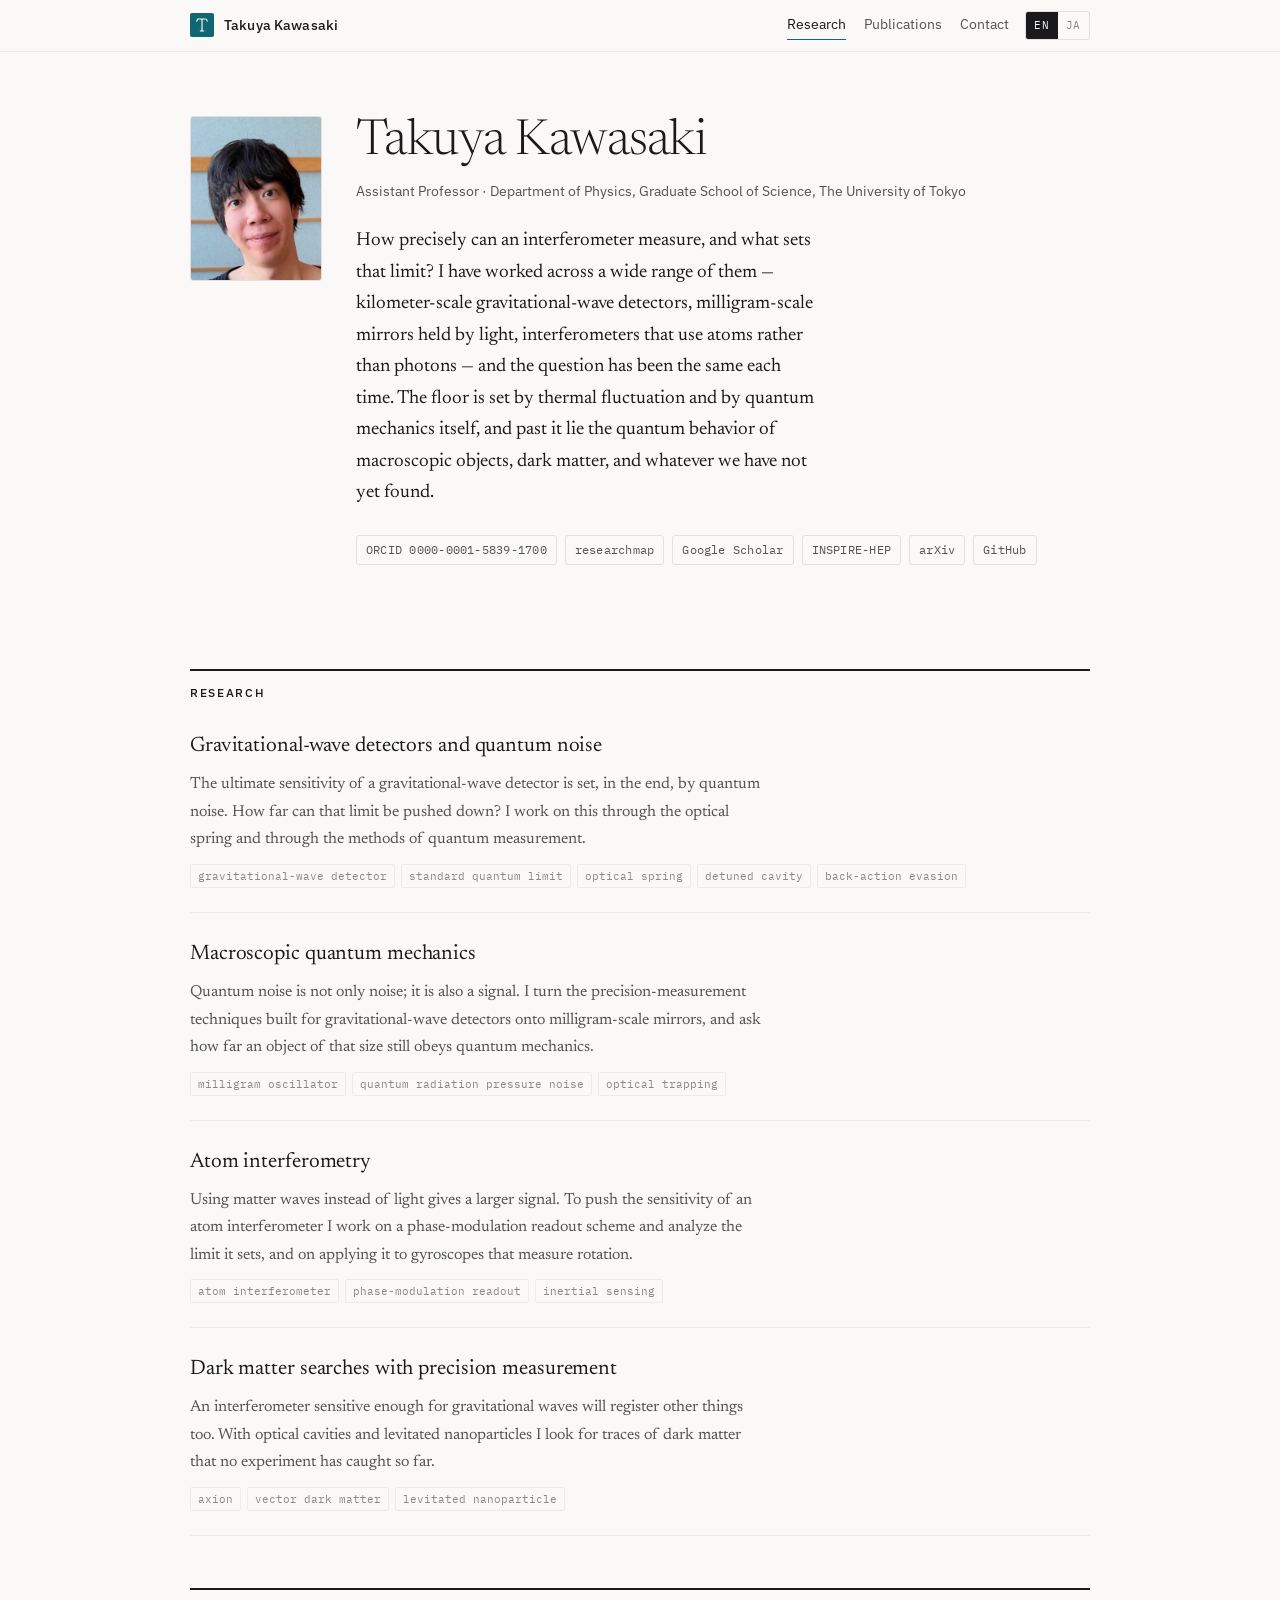
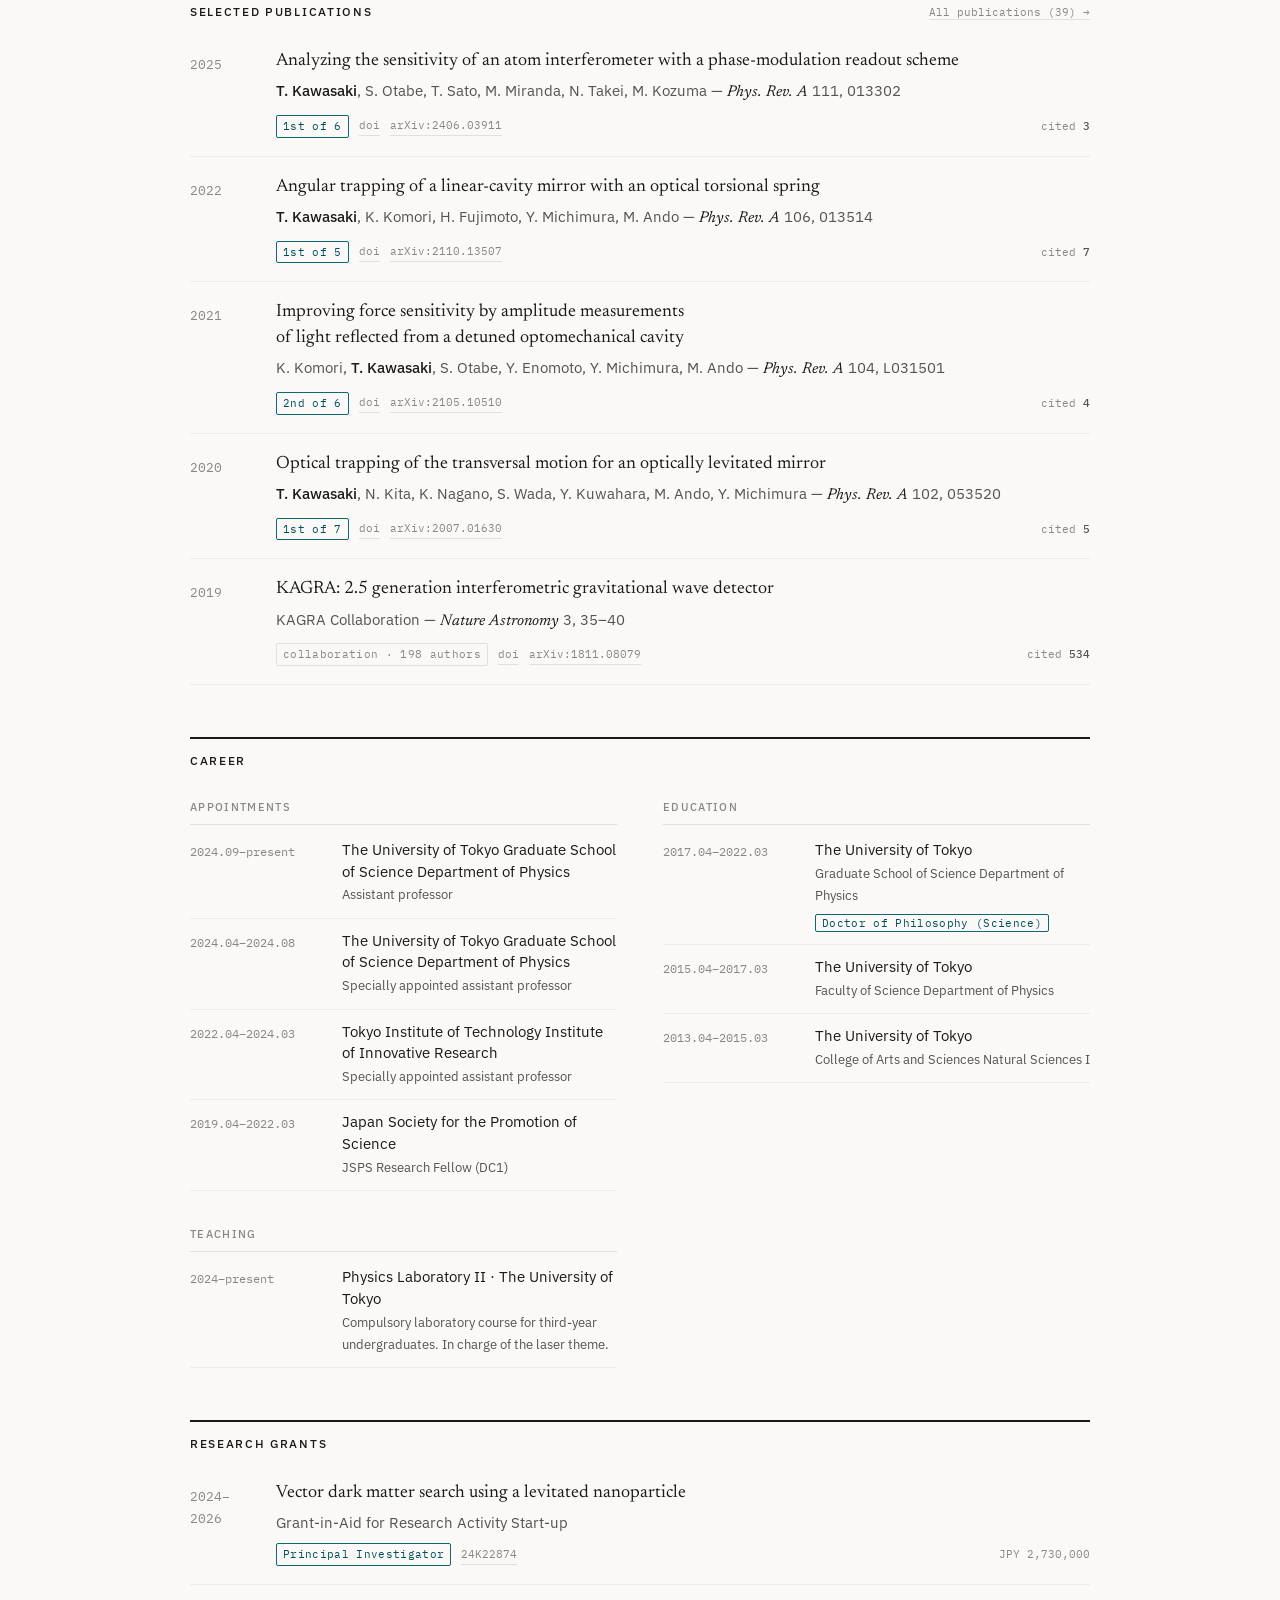
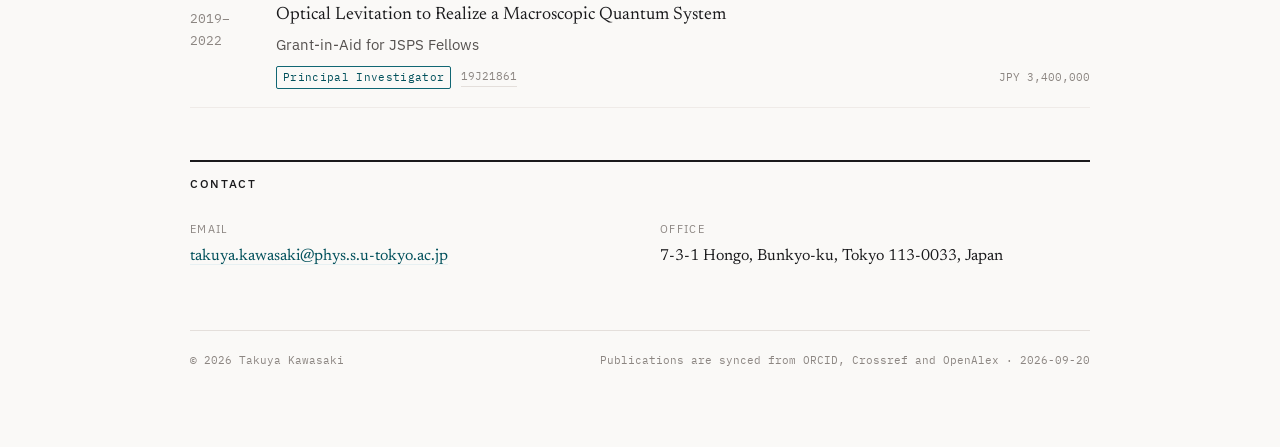
==== index.html @ 90d3ccf4 "業績を ORCID から同期 (2026-09-20)" ====
<!DOCTYPE html>
<html lang="en" data-accent="aomidori">
<!-- ============================================================
     このファイルは雛形です。直接編集してもトップページは変わりません。
     本文を直すのは  data/profile.json  と  data/selected.json 。
     そのあと  python3 tools/sync.py  を実行すると index.html が再生成されます。
     差し色を蘇芳に戻すときは、上の data-accent を "suou" にしてから再生成。
     ============================================================ -->
<head>
<meta charset="utf-8">
<meta name="viewport" content="width=device-width, initial-scale=1, viewport-fit=cover">
<title>Takuya Kawasaki · 川﨑 拓也</title>
<meta name="description" content="Takuya Kawasaki — Assistant Professor, The University of Tokyo. How precisely can an interferometer measure, and what sets that limit? I have worked across a wide range of them…">
<link rel="canonical" href="https://takuya-kawasaki.com/">
<meta property="og:type" content="profile">
<meta property="og:title" content="Takuya Kawasaki · 川﨑 拓也">
<meta property="og:description" content="Takuya Kawasaki — Assistant Professor, The University of Tokyo. How precisely can an interferometer measure, and what sets that limit? I have worked across a wide range of them…">
<meta property="og:url" content="https://takuya-kawasaki.com/">
<link rel="preconnect" href="https://fonts.googleapis.com">
<link rel="preconnect" href="https://fonts.gstatic.com" crossorigin>
<link rel="stylesheet" href="https://fonts.googleapis.com/css2?family=Newsreader:ital,opsz,wght@0,6..72,200..600;1,6..72,300..500&family=IBM+Plex+Sans:wght@400;500&family=IBM+Plex+Mono:wght@400;500&family=Zen+Old+Mincho:wght@400;700&family=Zen+Kaku+Gothic+New:wght@400;500&display=swap">
<link rel="icon" href="assets/favicon.svg" type="image/svg+xml">
<link rel="stylesheet" href="assets/site.css?v=078eec7c">
<script type="application/ld+json">{
 "@context": "https://schema.org",
 "@type": "Person",
 "name": "Takuya Kawasaki",
 "alternateName": [
  "川﨑 拓也",
  "川崎 拓也",
  "川﨑拓也",
  "川崎拓也",
  "カワサキ タクヤ"
 ],
 "jobTitle": "Assistant Professor",
 "email": "mailto:takuya.kawasaki@phys.s.u-tokyo.ac.jp",
 "url": "https://takuya-kawasaki.com/",
 "affiliation": {
  "@type": "Organization",
  "name": "Department of Physics, Graduate School of Science, The University of Tokyo"
 },
 "identifier": "https://orcid.org/0000-0001-5839-1700",
 "sameAs": [
  "https://orcid.org/0000-0001-5839-1700",
  "https://researchmap.jp/takuya_kawasaki",
  "https://scholar.google.com/citations?user=-ry0xrMAAAAJ",
  "https://inspirehep.net/authors/1926092",
  "https://arxiv.org/a/0000-0001-5839-1700",
  "https://github.com/tkawasaki-phys"
 ],
 "knowsAbout": [
  "Gravitational-wave detectors and quantum noise",
  "Macroscopic quantum mechanics",
  "Atom interferometry",
  "Dark matter searches with precision measurement",
  "gravitational-wave detector",
  "standard quantum limit",
  "optical spring",
  "detuned cavity",
  "back-action evasion",
  "milligram oscillator",
  "quantum radiation pressure noise",
  "optical trapping",
  "atom interferometer",
  "phase-modulation readout",
  "inertial sensing",
  "axion",
  "vector dark matter",
  "levitated nanoparticle"
 ]
}</script>
</head>
<body>
<header class="bar">
  <div class="bar-in">
    <a class="mark" href="index.html"><span class="seal" aria-hidden="true"><svg viewBox="0 0 24 24" fill="currentColor"><mask id="tkseal" maskUnits="userSpaceOnUse" x="0" y="0" width="24" height="24"><rect width="24" height="24" fill="#fff"/><path fill="#000" d="M10.3 17.5C9.9 17.5 9.7 17.8 9.7 18.1C9.7 18.4 10 18.6 10.3 18.6C10.8 18.6 11.5 18.6 12.1 18.6C12.7 18.6 13.2 18.6 13.7 18.6C13.7 18.6 13.7 18.6 13.8 18.6C14.1 18.6 14.3 18.3 14.3 18.1C14.3 17.7 14 17.5 13.7 17.5C13.4 17.5 13.3 17.6 13 17.6C12.8 17.6 12.6 17.4 12.6 17.2C12.6 15.7 12.6 13.4 12.6 11.3C12.6 9.5 12.6 7.8 12.6 6.7C12.6 6.4 12.7 6.4 13.9 6.4C16.2 6.4 16.2 6.4 16.8 8.4C16.8 8.7 17.1 8.8 17.3 8.8C17.5 8.8 17.8 8.6 17.8 8.3C17.8 8.2 17.8 8.1 17.8 8C17.3 6.2 16.9 5.4 15.3 5.4C15.2 5.4 15.2 5.4 15.1 5.4C14.2 5.4 13.1 5.4 11.9 5.4C10.8 5.4 9.7 5.4 8.8 5.4C8.8 5.4 8.7 5.4 8.7 5.4C7.7 5.4 7.1 5.8 6.7 6.6C6.4 7.5 6.2 8.2 6.2 8.3C6.2 8.6 6.5 8.8 6.7 8.8C6.9 8.8 7.2 8.7 7.3 8.4C7.8 6.6 8.2 6.4 8.7 6.4C9.3 6.4 9.9 6.4 10.4 6.4C11.4 6.4 11.4 6.4 11.4 6.7C11.5 7.7 11.5 9.3 11.5 10.9C11.5 13.2 11.4 15.7 11.4 17.2C11.4 17.4 11.2 17.6 11 17.6C10.8 17.6 10.6 17.5 10.3 17.5Z"/></mask><rect width="24" height="24" rx="2" mask="url(#tkseal)"/></svg></span><b data-en="Takuya Kawasaki" data-ja="川﨑 拓也">Takuya Kawasaki</b></a>
    <nav><a href="index.html#research" aria-current="page" data-en="Research" data-ja="研究">Research</a><a href="publications.html" data-en="Publications" data-ja="業績">Publications</a><a href="index.html#contact" data-en="Contact" data-ja="連絡先">Contact</a></nav>
    <div class="langs" role="group" aria-label="Language">
      <button class="langbtn" data-lang="en" aria-pressed="true">EN</button>
      <button class="langbtn" data-lang="ja" aria-pressed="false">JA</button>
    </div>
  </div>
</header>
<main id="top">
<div class="hero">
  <div class="portrait">
    <img src="assets/portrait.jpg?v=c11f28e4" alt="Takuya Kawasaki" width="640" height="800">
  </div>
  <div class="hero-txt">
    <h1 data-en="Takuya Kawasaki" data-ja="川﨑 拓也">Takuya Kawasaki</h1>
    <p class="role" data-en="Assistant Professor · Department of Physics, Graduate School of Science, The University of Tokyo" data-ja="助教 · 東京大学 大学院理学系研究科 物理学専攻">Assistant Professor · Department of Physics, Graduate School of Science, The University of Tokyo</p>
    <p class="statement" data-en="How precisely can an interferometer measure, and what sets that limit? I have worked across a wide range of them — kilometer-scale gravitational-wave detectors, milligram-scale mirrors held by light, interferometers that use atoms rather than photons — and the question has been the same each time. The floor is set by thermal fluctuation and by quantum mechanics itself, and past it lie the quantum behavior of macroscopic objects, dark matter, and whatever we have not yet found." data-ja="干渉計で測れる限界はどこにあり、それを決めているものは何か。重力波望遠鏡からミリグラムスケールの鏡、光のかわりに原子を使う干渉計まで、規模も手段もちがう装置をあつかってきましたが、問いはいつも同じでした。感度の底を決めているのは熱ゆらぎや量子力学そのもので、その先には巨視的な物体の量子性、ダークマター、まだ見つかっていない何かがあります。">How precisely can an interferometer measure, and what sets that limit? I have worked across a wide range of them — kilometer-scale gravitational-wave detectors, milligram-scale mirrors held by light, interferometers that use atoms rather than photons — and the question has been the same each time. The floor is set by thermal fluctuation and by quantum mechanics itself, and past it lie the quantum behavior of macroscopic objects, dark matter, and whatever we have not yet found.</p>
    <div class="ids"><a href="https://orcid.org/0000-0001-5839-1700" rel="noopener">ORCID 0000-0001-5839-1700</a><a href="https://researchmap.jp/takuya_kawasaki" rel="noopener">researchmap</a><a href="https://scholar.google.com/citations?user=-ry0xrMAAAAJ" rel="noopener">Google Scholar</a><a href="https://inspirehep.net/authors/1926092" rel="noopener">INSPIRE-HEP</a><a href="https://arxiv.org/a/0000-0001-5839-1700" rel="noopener">arXiv</a><a href="https://github.com/tkawasaki-phys" rel="noopener">GitHub</a></div>
  </div>
</div>
<section id="research" class="block"><div class="head"><h2 data-en="Research" data-ja="研究">Research</h2></div><div><article class="theme"><h3 data-en="Gravitational-wave detectors and quantum noise" data-ja="重力波望遠鏡と量子雑音">Gravitational-wave detectors and quantum noise</h3><p data-en="The ultimate sensitivity of a gravitational-wave detector is set, in the end, by quantum noise. How far can that limit be pushed down? I work on this through the optical spring and through the methods of quantum measurement." data-ja="重力波望遠鏡の究極的な感度は、最後には量子雑音で決まります。その限界をどう下げるのか。光ばねという現象や、量子測定の手法を使って研究しています。">The ultimate sensitivity of a gravitational-wave detector is set, in the end, by quantum noise. How far can that limit be pushed down? I work on this through the optical spring and through the methods of quantum measurement.</p><div class="keys"><span data-en="gravitational-wave detector" data-ja="重力波望遠鏡">gravitational-wave detector</span><span data-en="standard quantum limit" data-ja="標準量子限界">standard quantum limit</span><span data-en="optical spring" data-ja="光ばね">optical spring</span><span data-en="detuned cavity" data-ja="離調共振器">detuned cavity</span><span data-en="back-action evasion" data-ja="反作用回避">back-action evasion</span></div></article><article class="theme"><h3 data-en="Macroscopic quantum mechanics" data-ja="巨視的量子力学">Macroscopic quantum mechanics</h3><p data-en="Quantum noise is not only noise; it is also a signal. I turn the precision-measurement techniques built for gravitational-wave detectors onto milligram-scale mirrors, and ask how far an object of that size still obeys quantum mechanics." data-ja="量子雑音は雑音であると同時に、信号でもあります。重力波望遠鏡で培った精密測定の技術をミリグラムスケールの鏡に向け、この大きさの物体がどこまで量子力学に従うのかを調べています。">Quantum noise is not only noise; it is also a signal. I turn the precision-measurement techniques built for gravitational-wave detectors onto milligram-scale mirrors, and ask how far an object of that size still obeys quantum mechanics.</p><div class="keys"><span data-en="milligram oscillator" data-ja="ミリグラム振動子">milligram oscillator</span><span data-en="quantum radiation pressure noise" data-ja="量子輻射圧ゆらぎ">quantum radiation pressure noise</span><span data-en="optical trapping" data-ja="光トラップ">optical trapping</span></div></article><article class="theme"><h3 data-en="Atom interferometry" data-ja="原子干渉計">Atom interferometry</h3><p data-en="Using matter waves instead of light gives a larger signal. To push the sensitivity of an atom interferometer I work on a phase-modulation readout scheme and analyze the limit it sets, and on applying it to gyroscopes that measure rotation." data-ja="光のかわりに物質波を使うと、より大きな信号が得られます。原子干渉計の感度を上げるため、位相変調による読み出し方式を考え、その感度限界を解析しています。回転を測るジャイロスコープへの応用にも取り組んでいます。">Using matter waves instead of light gives a larger signal. To push the sensitivity of an atom interferometer I work on a phase-modulation readout scheme and analyze the limit it sets, and on applying it to gyroscopes that measure rotation.</p><div class="keys"><span data-en="atom interferometer" data-ja="原子干渉計">atom interferometer</span><span data-en="phase-modulation readout" data-ja="位相変調読み出し">phase-modulation readout</span><span data-en="inertial sensing" data-ja="慣性センサ">inertial sensing</span></div></article><article class="theme"><h3 data-en="Dark matter searches with precision measurement" data-ja="精密測定によるダークマター探索">Dark matter searches with precision measurement</h3><p data-en="An interferometer sensitive enough for gravitational waves will register other things too. With optical cavities and levitated nanoparticles I look for traces of dark matter that no experiment has caught so far." data-ja="重力波をとらえられるほど高感度な干渉計は、ほかのものにも反応します。光共振器や浮揚ナノ粒子を使って、まだどの実験もとらえていないダークマターの痕跡を探しています。">An interferometer sensitive enough for gravitational waves will register other things too. With optical cavities and levitated nanoparticles I look for traces of dark matter that no experiment has caught so far.</p><div class="keys"><span data-en="axion" data-ja="アクシオン">axion</span><span data-en="vector dark matter" data-ja="ベクトルダークマター">vector dark matter</span><span data-en="levitated nanoparticle" data-ja="浮揚ナノ粒子">levitated nanoparticle</span></div></article></div></section>
<section id="publications" class="block"><div class="head"><h2 data-en="Selected publications" data-ja="主要業績">Selected publications</h2><span class="side"><a href="publications.html" data-en="All publications (39) →" data-ja="業績一覧（39 件）→">All publications (39) →</a></span></div><ol class="ledger"><li class="pub">
  <div class="pub-year">2025</div>
  <div>
    <h3 class="pub-title">Analyzing the sensitivity of an atom interferometer with a phase-modulation readout scheme</h3>
    <p class="pub-meta"><span class="me">T. Kawasaki</span>, S. Otabe, T. Sato, M. Miranda, N. Takei, M. Kozuma &mdash; <em>Phys. Rev. A</em> 111, 013302</p>
    <div class="pub-tail"><span class="pos">1st of 6</span><a href="https://doi.org/10.1103/physreva.111.013302" rel="noopener">doi</a><a href="https://arxiv.org/abs/2406.03911" rel="noopener">arXiv:2406.03911</a><span class="cited">cited <b>3</b></span></div>
  </div>
</li><li class="pub">
  <div class="pub-year">2022</div>
  <div>
    <h3 class="pub-title">Angular trapping of a linear-cavity mirror with an optical torsional spring</h3>
    <p class="pub-meta"><span class="me">T. Kawasaki</span>, K. Komori, H. Fujimoto, Y. Michimura, M. Ando &mdash; <em>Phys. Rev. A</em> 106, 013514</p>
    <div class="pub-tail"><span class="pos">1st of 5</span><a href="https://doi.org/10.1103/physreva.106.013514" rel="noopener">doi</a><a href="https://arxiv.org/abs/2110.13507" rel="noopener">arXiv:2110.13507</a><span class="cited">cited <b>7</b></span></div>
  </div>
</li><li class="pub">
  <div class="pub-year">2021</div>
  <div>
    <h3 class="pub-title">Improving force sensitivity by amplitude measurements of light reflected from a detuned optomechanical cavity</h3>
    <p class="pub-meta">K. Komori, <span class="me">T. Kawasaki</span>, S. Otabe, Y. Enomoto, Y. Michimura, M. Ando &mdash; <em>Phys. Rev. A</em> 104, L031501</p>
    <div class="pub-tail"><span class="pos">2nd of 6</span><a href="https://doi.org/10.1103/physreva.104.l031501" rel="noopener">doi</a><a href="https://arxiv.org/abs/2105.10510" rel="noopener">arXiv:2105.10510</a><span class="cited">cited <b>4</b></span></div>
  </div>
</li><li class="pub">
  <div class="pub-year">2020</div>
  <div>
    <h3 class="pub-title">Optical trapping of the transversal motion for an optically levitated mirror</h3>
    <p class="pub-meta"><span class="me">T. Kawasaki</span>, N. Kita, K. Nagano, S. Wada, Y. Kuwahara, M. Ando, Y. Michimura &mdash; <em>Phys. Rev. A</em> 102, 053520</p>
    <div class="pub-tail"><span class="pos">1st of 7</span><a href="https://doi.org/10.1103/physreva.102.053520" rel="noopener">doi</a><a href="https://arxiv.org/abs/2007.01630" rel="noopener">arXiv:2007.01630</a><span class="cited">cited <b>5</b></span></div>
  </div>
</li><li class="pub">
  <div class="pub-year">2019</div>
  <div>
    <h3 class="pub-title">KAGRA: 2.5 generation interferometric gravitational wave detector</h3>
    <p class="pub-meta">KAGRA Collaboration &mdash; <em>Nature Astronomy</em> 3, 35–40</p>
    <div class="pub-tail"><span class="collab">collaboration &middot; 198 authors</span><a href="https://doi.org/10.1038/s41550-018-0658-y" rel="noopener">doi</a><a href="https://arxiv.org/abs/1811.08079" rel="noopener">arXiv:1811.08079</a><span class="cited">cited <b>534</b></span></div>
  </div>
</li></ol></section>
<section id="career" class="block"><div class="head"><h2 data-en="Career" data-ja="経歴">Career</h2></div><div class="cv-cols"><div class="cv-group"><h3 class="subhead" data-en="Appointments" data-ja="職歴">Appointments</h3><ol class="cvlist"><li class="cv"><div class="cv-when">2024.09&ndash;<span data-en="present" data-ja="現在">present</span></div><div><p class="cv-what" data-en="The University of Tokyo Graduate School of Science Department of Physics" data-ja="東京大学 大学院理学系研究科 物理学専攻">The University of Tokyo Graduate School of Science Department of Physics</p><p class="cv-sub" data-en="Assistant professor" data-ja="助教">Assistant professor</p></div></li><li class="cv"><div class="cv-when">2024.04&ndash;2024.08</div><div><p class="cv-what" data-en="The University of Tokyo Graduate School of Science Department of Physics" data-ja="東京大学 大学院理学系研究科 物理学専攻">The University of Tokyo Graduate School of Science Department of Physics</p><p class="cv-sub" data-en="Specially appointed assistant professor" data-ja="特任助教">Specially appointed assistant professor</p></div></li><li class="cv"><div class="cv-when">2022.04&ndash;2024.03</div><div><p class="cv-what" data-en="Tokyo Institute of Technology Institute of Innovative Research" data-ja="東京工業大学 科学技術創成研究院">Tokyo Institute of Technology Institute of Innovative Research</p><p class="cv-sub" data-en="Specially appointed assistant professor" data-ja="特任助教">Specially appointed assistant professor</p></div></li><li class="cv"><div class="cv-when">2019.04&ndash;2022.03</div><div><p class="cv-what" data-en="Japan Society for the Promotion of Science" data-ja="独立行政法人日本学術振興会">Japan Society for the Promotion of Science</p><p class="cv-sub" data-en="JSPS Research Fellow (DC1)" data-ja="特別研究員（DC1）">JSPS Research Fellow (DC1)</p></div></li></ol></div><div class="cv-group"><h3 class="subhead" data-en="Education" data-ja="学歴">Education</h3><ol class="cvlist"><li class="cv"><div class="cv-when">2017.04&ndash;2022.03</div><div><p class="cv-what" data-en="The University of Tokyo" data-ja="東京大学">The University of Tokyo</p><p class="cv-sub" data-en="Graduate School of Science Department of Physics" data-ja="大学院理学系研究科 物理学専攻">Graduate School of Science Department of Physics</p><p class="cv-badge"><span class="pos only-en">Doctor of Philosophy (Science)</span><span class="pos only-ja">博士（理学）</span></p></div></li><li class="cv"><div class="cv-when">2015.04&ndash;2017.03</div><div><p class="cv-what" data-en="The University of Tokyo" data-ja="東京大学">The University of Tokyo</p><p class="cv-sub" data-en="Faculty of Science Department of Physics" data-ja="理学部 物理学科">Faculty of Science Department of Physics</p></div></li><li class="cv"><div class="cv-when">2013.04&ndash;2015.03</div><div><p class="cv-what" data-en="The University of Tokyo" data-ja="東京大学">The University of Tokyo</p><p class="cv-sub" data-en="College of Arts and Sciences Natural Sciences I" data-ja="教養学部 理科一類">College of Arts and Sciences Natural Sciences I</p></div></li></ol></div><div class="cv-group"><h3 class="subhead" data-en="Teaching" data-ja="教育">Teaching</h3><ol class="cvlist"><li class="cv"><div class="cv-when">2024&ndash;<span data-en="present" data-ja="現在">present</span></div><div><p class="cv-what" data-en="Physics Laboratory II · The University of Tokyo" data-ja="物理学実験II（東京大学）">Physics Laboratory II · The University of Tokyo</p><p class="cv-sub" data-en="Compulsory laboratory course for third-year undergraduates. In charge of the laser theme." data-ja="学部3年生必修の実験演習。「レーザー」テーマの担当教員。">Compulsory laboratory course for third-year undergraduates. In charge of the laser theme.</p></div></li></ol></div></div></section>
<section id="grants" class="block"><div class="head"><h2 data-en="Research grants" data-ja="研究費">Research grants</h2></div><ol class="ledger"><li class="pub">
  <div class="pub-year">2024&ndash;2026</div>
  <div>
    <h3 class="pub-title" data-en="Vector dark matter search using a levitated nanoparticle" data-ja="浮揚ナノ粒子によるベクトルダークマター探査">Vector dark matter search using a levitated nanoparticle</h3>
    <p class="pub-meta" data-en="Grant-in-Aid for Research Activity Start-up" data-ja="研究活動スタート支援">Grant-in-Aid for Research Activity Start-up</p>
    <div class="pub-tail"><span class="pos" data-en="Principal Investigator" data-ja="研究代表者">Principal Investigator</span><a href="https://kaken.nii.ac.jp/ja/grant/KAKENHI-PROJECT-24K22874/" rel="noopener">24K22874</a><span class="cited" data-en="JPY 2,730,000" data-ja="273万円">JPY 2,730,000</span></div>
  </div>
</li><li class="pub">
  <div class="pub-year">2019&ndash;2022</div>
  <div>
    <h3 class="pub-title" data-en="Optical Levitation to Realize a Macroscopic Quantum System" data-ja="鏡の光学浮上による巨視的量子系の実現">Optical Levitation to Realize a Macroscopic Quantum System</h3>
    <p class="pub-meta" data-en="Grant-in-Aid for JSPS Fellows" data-ja="特別研究員奨励費">Grant-in-Aid for JSPS Fellows</p>
    <div class="pub-tail"><span class="pos" data-en="Principal Investigator" data-ja="研究代表者">Principal Investigator</span><a href="https://kaken.nii.ac.jp/ja/grant/KAKENHI-PROJECT-19J21861/" rel="noopener">19J21861</a><span class="cited" data-en="JPY 3,400,000" data-ja="340万円">JPY 3,400,000</span></div>
  </div>
</li></ol></section>

<section id="contact" class="block"><div class="head"><h2 data-en="Contact" data-ja="連絡先">Contact</h2></div><dl class="contact"><div><dt data-en="Email" data-ja="メール">Email</dt><dd><a href="mailto:takuya.kawasaki@phys.s.u-tokyo.ac.jp">takuya.kawasaki@phys.s.u-tokyo.ac.jp</a></dd></div><div><dt data-en="Office" data-ja="所在地">Office</dt><dd data-en="7-3-1 Hongo, Bunkyo-ku, Tokyo 113-0033, Japan" data-ja="〒113-0033 東京都文京区本郷 7-3-1">7-3-1 Hongo, Bunkyo-ku, Tokyo 113-0033, Japan</dd></div></dl></section>
<footer>
  <span data-en="© 2026 Takuya Kawasaki" data-ja="© 2026 川﨑 拓也">© 2026 Takuya Kawasaki</span>
  <span class="sync"><span data-en="Publications are synced from ORCID, Crossref and OpenAlex" data-ja="業績は ORCID・Crossref・OpenAlex から自動同期しています">Publications are synced from ORCID, Crossref and OpenAlex</span> &middot; 2026-09-20</span>
</footer>
</main>
<script src="assets/site.js?v=5bf20b94"></script>
</body>
</html>
---- assets/site.css ----
/* ============================================================
   川﨑拓也 — personal site
   差し色の切り替えは index.html / publications.html の
   <html data-accent="aomidori"> を "suou" に書き換えるだけ。
   ============================================================ */

:root{
  /* ---- 紙と墨（差し色を変えても共通。ここは意図的に固定） ---- */
  --paper:#FAF9F7;        /* もっと灰色に戻す → #F5F4F2 / もっと白く → #FDFCFB */
  --paper-2:#FFFFFF;
  --ink:#1A1A1C;
  --ink-2:#565250;
  --ink-3:#8C8682;
  --rule:#E4DFDB;
  --rule-2:#EFEBE8;

  /* ---- 差し色 A｜青緑 (OKLCH hue 210°)  ← 既定 ---- */
  --accent:#106673;
  --accent-ink:#00505B;
  --accent-soft:#E7F0F2;
  --seal-ink:#FFFFFF;

  /* ---- 文字 ---- */
  --serif:"Newsreader",Georgia,"Times New Roman",serif;
  --sans:"IBM Plex Sans",-apple-system,BlinkMacSystemFont,"Segoe UI",sans-serif;
  --mono:"IBM Plex Mono",ui-monospace,SFMono-Regular,Menlo,monospace;
  --jp-serif:"Zen Old Mincho","Hiragino Mincho ProN","Yu Mincho",serif;
  --jp-sans:"Zen Kaku Gothic New","Hiragino Sans","Yu Gothic",sans-serif;

  --wrap:940px;
  color-scheme:light dark;
}

/* ---- 差し色 B｜蘇芳。使うときは <html data-accent="suou"> ---- */
:root[data-accent="suou"]{
  --accent:#9B3B4E;
  --accent-ink:#7E2E3E;
  --accent-soft:#F1E4E4;
  --seal-ink:#FFFFFF;
}

/* ---- ダーク（OSの設定に追従） ---- */
@media (prefers-color-scheme: dark){
  :root:not([data-theme="light"]){
    --paper:#17161A; --paper-2:#1E1D22;
    --ink:#EDEAE6; --ink-2:#A9A39D; --ink-3:#7B746F;
    --rule:#302E34; --rule-2:#252329;
    --accent:#92BBC2; --accent-ink:#A8CDD4; --accent-soft:#1A2527;
    --seal-ink:#17161A;
  }
  :root:not([data-theme="light"])[data-accent="suou"]{
    --accent:#E3939F; --accent-ink:#F0B4BC; --accent-soft:#2B2025;
    --seal-ink:#17161A;
  }
}
:root[data-theme="dark"]{
  --paper:#17161A; --paper-2:#1E1D22;
  --ink:#EDEAE6; --ink-2:#A9A39D; --ink-3:#7B746F;
  --rule:#302E34; --rule-2:#252329;
  --accent:#92BBC2; --accent-ink:#A8CDD4; --accent-soft:#1A2527;
  --seal-ink:#17161A;
}
:root[data-theme="dark"][data-accent="suou"]{
  --accent:#E3939F; --accent-ink:#F0B4BC; --accent-soft:#2B2025;
  --seal-ink:#17161A;
}

*{box-sizing:border-box}
html{-webkit-text-size-adjust:100%}
@media (prefers-reduced-motion: no-preference){ html{scroll-behavior:smooth} }
body{
  margin:0; background:var(--paper); color:var(--ink);
  font-family:var(--serif); font-optical-sizing:auto;
  font-size:17px; line-height:1.72; -webkit-font-smoothing:antialiased;
}
html[data-lang="ja"] body{ font-family:var(--jp-sans); font-size:16px; line-height:1.9; }
h1,h2,h3{margin:0; font-weight:400; text-wrap:balance}
p{margin:0}
a{color:inherit}
img{max-width:100%; height:auto}
:focus-visible{outline:2px solid var(--accent); outline-offset:3px; border-radius:2px}

/* ============ 上部バー ============ */
.bar{
  position:sticky; top:env(safe-area-inset-top, 0px); z-index:20;
  background:color-mix(in srgb, var(--paper) 88%, transparent);
  backdrop-filter:blur(10px) saturate(1.2);
  border-bottom:1px solid var(--rule-2);
}
@supports not (backdrop-filter: blur(1px)){ .bar{background:var(--paper)} }
.bar-in{
  max-width:var(--wrap); margin-inline:auto;
  padding-block:11px; padding-inline:20px;
  display:flex; align-items:center; gap:16px; flex-wrap:wrap;
}
.mark{display:flex; align-items:center; gap:10px; text-decoration:none; margin-right:auto}
/* サイトマーク。印の地は図（seal_svg）の側で塗るので、ここでは敷かない。
   seal_svg を空にして文字に戻したときだけ、CSS で地を塗る（.seal-txt）。 */
.seal{
  width:24px; height:24px; flex:none;
  color:var(--accent);
  display:grid; place-items:center;
}
.seal svg{width:100%; height:100%; display:block}
.seal-txt{
  background:var(--accent); color:var(--seal-ink); border-radius:2px;
  font-family:var(--serif); font-size:12px; font-weight:500; letter-spacing:.02em;
  line-height:1; padding-top:1px;
}
.mark b{font-family:var(--sans); font-weight:500; font-size:14px; letter-spacing:.01em}
html[data-lang="ja"] .mark b{font-family:var(--jp-sans)}
nav{display:flex; gap:18px; font-family:var(--sans); font-size:13.5px}
html[data-lang="ja"] nav{font-family:var(--jp-sans); font-size:13px}
nav a{color:var(--ink-2); text-decoration:none; padding-block:2px; border-bottom:1px solid transparent}
nav a:hover, nav a[aria-current="page"]{color:var(--ink); border-bottom-color:var(--accent)}
.langs{display:flex; font-family:var(--mono); font-size:11px; border:1px solid var(--rule); border-radius:3px; overflow:hidden}
.langbtn{background:none; border:0; color:var(--ink-3); cursor:pointer; font:inherit; padding:4px 8px; letter-spacing:.06em}
.langbtn[aria-pressed="true"]{background:var(--ink); color:var(--paper)}

/* ============ 版面 ============ */
main{max-width:var(--wrap); margin-inline:auto; padding-inline:20px; padding-block:0 72px}
section{scroll-margin-top:84px}
.block{padding-block:52px 0}
#patents, #talks, #collaboration{padding-block:64px 0}

/* ============ 冒頭 ============ */
.hero{display:flex; gap:34px; align-items:flex-start; padding-block:64px 52px; flex-wrap:wrap}
.portrait{
  width:132px; aspect-ratio:4/5; max-width:100%; flex:none;
  border:1px solid var(--rule); border-radius:3px;
  background:linear-gradient(160deg, var(--paper-2), var(--rule-2));
  display:grid; place-items:center; position:relative; overflow:hidden;
}
/* 写真ができたら .portrait の中身を <img src="assets/portrait.jpg" alt=""> に差し替え */
.portrait img{width:100%; height:100%; object-fit:cover}
.portrait .mono{font-family:var(--serif); font-size:40px; font-weight:200; color:var(--ink-3); letter-spacing:.02em}
.portrait .cap{position:absolute; bottom:8px; left:0; right:0; text-align:center; font-family:var(--sans); font-size:9.5px; color:var(--ink-3); letter-spacing:.04em}
.hero-txt{flex:1 1 320px; min-width:0}
h1{font-size:clamp(2.25rem,5.5vw,3.1rem); font-weight:300; line-height:1.08; letter-spacing:-.015em}
html[data-lang="ja"] h1{font-family:var(--jp-serif); font-weight:400; letter-spacing:.02em; line-height:1.2}
.role{font-family:var(--sans); font-size:13.5px; color:var(--ink-2); margin-top:12px; line-height:1.6}
html[data-lang="ja"] .role{font-family:var(--jp-sans); font-size:13px}
.statement{margin-top:22px; font-size:19px; line-height:1.66; max-width:46ch}
html[data-lang="ja"] .statement{font-family:var(--jp-serif); font-size:17px; line-height:1.95}
.ids{display:flex; flex-wrap:wrap; gap:6px 8px; margin-top:26px; font-family:var(--mono); font-size:11.5px}
.ids a{text-decoration:none; color:var(--ink-2); letter-spacing:.02em; border:1px solid var(--rule); border-radius:3px; padding:4px 9px}
.ids a:hover{border-color:var(--accent); color:var(--accent-ink)}

/* ============ 見出し ============ */
.head{display:flex; align-items:baseline; gap:14px; border-top:2px solid var(--ink); padding-top:12px; margin-bottom:26px}
.head h2{font-family:var(--sans); font-size:12px; font-weight:500; letter-spacing:.14em; text-transform:uppercase}
html[data-lang="ja"] .head h2{font-family:var(--jp-sans); letter-spacing:.08em; font-size:12.5px; text-transform:none}
.head .side{margin-left:auto; font-family:var(--mono); font-size:11px; color:var(--ink-3)}
.head .side a{color:var(--ink-3); text-decoration:none; border-bottom:1px solid var(--rule)}
.head .side a:hover{color:var(--accent-ink); border-bottom-color:var(--accent)}

/* ============ 研究 ============ */
.theme{padding-block:24px; border-bottom:1px solid var(--rule-2)}
.theme:first-child{padding-top:0}
.theme h3{font-size:21px; letter-spacing:-.005em}
html[data-lang="ja"] .theme h3{font-family:var(--jp-serif); font-size:20px}
.theme p{color:var(--ink-2); font-size:16px; max-width:64ch; margin-top:6px}
html[data-lang="ja"] .theme p{font-size:15px; line-height:1.9}
.keys{display:flex; flex-wrap:wrap; gap:5px 6px; margin-top:10px; font-family:var(--mono); font-size:10.5px; color:var(--ink-3)}
.keys span{border:1px solid var(--rule-2); border-radius:2px; padding:2px 7px}

/* ============ 業績（台帳組み） ============ */
.ledger{list-style:none; margin:0; padding:0}
.pub{display:grid; grid-template-columns:4.25rem 1fr; gap:4px 18px; padding-block:18px; border-bottom:1px solid var(--rule-2)}
.pub:first-child{padding-top:0}
/* 年の区切り線の直後だけは padding を戻す。0 のままだと罫線と題名がくっつく */
.yearsep + .ledger > .pub:first-child{padding-top:18px}
.pub-year{font-family:var(--mono); font-size:12.5px; color:var(--ink-3); font-variant-numeric:tabular-nums; padding-top:5px}
.pub-title{font-family:var(--serif); font-size:18px; font-weight:400; line-height:1.4}
.pub-meta{margin:5px 0 0; font-family:var(--sans); font-size:14.5px; color:var(--ink-2); line-height:1.6}
.pub-meta .me{color:var(--ink); font-weight:500}
.pub-meta em{font-family:var(--serif); font-style:italic; font-size:15.5px; color:var(--ink)}
.pub-tail{display:flex; flex-wrap:wrap; align-items:center; gap:10px; margin-top:9px; font-family:var(--mono); font-size:11px}
.pub-tail a{color:var(--ink-3); text-decoration:none; border-bottom:1px solid var(--rule)}
.pub-tail a:hover{color:var(--accent-ink); border-bottom-color:var(--accent)}
.pos{border:1px solid var(--accent); color:var(--accent-ink); border-radius:2px; padding:1px 6px; letter-spacing:.03em}
.collab{border:1px solid var(--rule); color:var(--ink-3); border-radius:2px; padding:1px 6px; letter-spacing:.03em}
.cited{margin-left:auto; color:var(--ink-3); font-variant-numeric:tabular-nums}
.cited b{color:var(--ink-2); font-weight:500}

/* 中に印（<span class="me">）が入るため data-en / data-ja に載せられない文字列は、
   両方を書いておいて CSS で出し分ける。JavaScript が無い環境では英語が残る。 */
.only-ja{display:none}
html[data-lang="ja"] .only-ja{display:inline}
html[data-lang="ja"] .only-en{display:none}

/* 経歴・学歴。2 段組みだが、狭いときは素直に 1 列に落とす */
.cv-cols{display:grid; grid-template-columns:repeat(auto-fit,minmax(310px,1fr)); gap:34px 46px}
.subhead{font-family:var(--sans); font-size:11px; font-weight:500; letter-spacing:.12em;
  text-transform:uppercase; color:var(--ink-3); margin:0 0 14px; padding-bottom:7px;
  border-bottom:1px solid var(--rule)}
html[data-lang="ja"] .subhead{font-family:var(--jp-sans); letter-spacing:.06em;
  text-transform:none; font-size:12px}
.cvlist{list-style:none; margin:0; padding:0}
.cv{display:grid; grid-template-columns:8.5rem 1fr; gap:2px 16px; padding-block:11px;
  border-bottom:1px solid var(--rule-2)}
.cv:first-child{padding-top:0}
.cv-when{font-family:var(--mono); font-size:11.5px; color:var(--ink-3);
  font-variant-numeric:tabular-nums; padding-top:3px; white-space:nowrap}
.cv-what{margin:0; font-family:var(--sans); font-size:14.5px; line-height:1.5}
html[data-lang="ja"] .cv-what{font-family:var(--jp-sans); font-size:14px}
.cv-sub{margin:2px 0 0; font-family:var(--sans); font-size:13px; color:var(--ink-2)}
.cv-badge{margin:7px 0 0; font-family:var(--mono); font-size:11px}
html[data-lang="ja"] .cv-sub{font-family:var(--jp-sans); font-size:12.5px}

/* 学会発表の区分（国際会議／国内学会） */
.talk-group + .talk-group{margin-top:34px}
.talk-group .grouphead{border-top:none; border-bottom:1px solid var(--rule);
  padding-top:0; padding-bottom:7px; margin-bottom:16px}
.talk-group .subhead{margin:0; padding:0; border-bottom:none}

/* 論文 / 国際共同研究の論文 の区分見出し */
/* 節の見出し（論文／国際共同研究の論文）。年の区切りより明らかに強くする */
.grouphead{display:flex; align-items:baseline; gap:14px; border-top:2px solid var(--ink);
  padding-top:12px; margin-bottom:6px}
.grouphead h2{font-family:var(--sans); font-size:12px; font-weight:500; letter-spacing:.14em;
  text-transform:uppercase}
html[data-lang="ja"] .grouphead h2{font-family:var(--jp-sans); letter-spacing:.08em;
  font-size:12.5px; text-transform:none}
.groupnum{margin-left:auto; display:flex; gap:18px; font-family:var(--mono); font-size:11px;
  color:var(--ink-3); font-variant-numeric:tabular-nums}
.note{font-family:var(--sans); font-size:13px; color:var(--ink-2); max-width:70ch;
  margin:14px 0 0; padding-left:13px; border-left:2px solid var(--rule)}
html[data-lang="ja"] .note{font-family:var(--jp-sans); font-size:13.5px; line-height:1.85}

/* 業績ページの年の区切り */
/* 年の区切りは節の中の目印。細い罫線にして節の見出しに従属させる */
.yearsep{display:flex; align-items:baseline; gap:14px; margin-top:34px; padding-bottom:5px;
  border-bottom:1px solid var(--rule)}
.yearsep h2{font-family:var(--mono); font-size:13px; font-variant-numeric:tabular-nums; letter-spacing:.06em}
.yearsep span{font-family:var(--mono); font-size:10.5px; color:var(--ink-3); margin-left:auto}
.summary{display:flex; flex-wrap:wrap; gap:10px 28px; font-family:var(--mono); font-size:11.5px; color:var(--ink-3); margin-bottom:8px}
.summary b{color:var(--ink); font-weight:500; font-variant-numeric:tabular-nums}
.caveat{font-family:var(--sans); font-size:13px; color:var(--ink-2); max-width:70ch; margin-top:14px; padding-left:13px; border-left:2px solid var(--rule)}
html[data-lang="ja"] .caveat{font-family:var(--jp-sans); font-size:13.5px; line-height:1.85}

/* ============ ニュース ============ */
.news{list-style:none; margin:0; padding:0}
.news li{display:grid; grid-template-columns:5.75rem 1fr; gap:18px; padding-block:12px; border-bottom:1px solid var(--rule-2)}
.news li:first-child{padding-top:0}
.news time{font-family:var(--mono); font-size:12px; color:var(--ink-3); font-variant-numeric:tabular-nums}
.news p{font-size:16px}
html[data-lang="ja"] .news p{font-size:15px}

/* ============ 連絡先 ============ */
.contact{display:grid; grid-template-columns:repeat(auto-fit,minmax(230px,1fr)); gap:26px 40px}
.contact dt{font-family:var(--sans); font-size:11px; letter-spacing:.12em; text-transform:uppercase; color:var(--ink-3); margin-bottom:5px}
html[data-lang="ja"] .contact dt{font-family:var(--jp-sans); letter-spacing:.06em; text-transform:none; font-size:11.5px}
.contact dd{margin:0; font-size:16px; line-height:1.6}
html[data-lang="ja"] .contact dd{font-size:15px}
.contact a{color:var(--accent-ink); text-decoration:none; border-bottom:1px solid var(--accent-soft)}
.contact a:hover{border-bottom-color:var(--accent)}

footer{
  border-top:1px solid var(--rule); margin-top:60px; padding-block:20px 6px;
  font-family:var(--mono); font-size:11px; color:var(--ink-3);
  display:flex; flex-wrap:wrap; gap:8px 20px; line-height:1.7;
}
footer .sync{margin-left:auto}
footer b{color:var(--ink-2); font-weight:500}
footer a{color:var(--ink-3)}

@media (max-width:680px){
  .hero{padding-block:40px 36px; gap:24px}
  .pub{grid-template-columns:1fr; gap:2px}
  .pub-year{padding-top:0}
  .cv{grid-template-columns:1fr; gap:2px}
  .cv-when{padding-top:0}
  .grouphead{flex-wrap:wrap; gap:4px 14px}
  .groupnum{margin-left:0; width:100%}
  .news li{grid-template-columns:1fr; gap:2px}
  nav{gap:14px; font-size:13px; order:3; width:100%; padding-top:4px; border-top:1px solid var(--rule-2)}
  .bar-in{padding-block:9px}
}


/* ============ 業績ページの目次 ============ */
/* 版面は 940px。画面が 1240px 以上あれば左の余白に収まるので、そこでだけ
   固定して出す。狭いときは本文の上に横並びで置く（隠すと道が無くなる）。 */
/* 共通の nav{display:flex} に巻き込まれると、見出しが最小幅まで潰れて
   日本語が 1 文字ずつ縦に折れる。ここは普通の縦積みに戻す。 */
.pubmap{display:block; margin:26px 0 0; padding-top:18px; border-top:1px solid var(--rule)}
.pubmap h2{font-family:var(--sans); font-size:10.5px; font-weight:500; letter-spacing:.12em;
  text-transform:uppercase; color:var(--ink-3); margin-bottom:9px}
html[data-lang="ja"] .pubmap h2{font-family:var(--jp-sans); letter-spacing:.06em;
  text-transform:none; font-size:11.5px}
.pubmap ol{list-style:none; margin:0; padding:0; display:flex; flex-wrap:wrap; gap:6px 8px}
.pubmap a{display:inline-flex; align-items:baseline; gap:7px; text-decoration:none; white-space:nowrap;
  font-family:var(--sans); font-size:12px; color:var(--ink-2);
  border:1px solid var(--rule); border-radius:3px; padding:4px 10px}
html[data-lang="ja"] .pubmap a{font-family:var(--jp-sans); font-size:12.5px}
.pubmap a:hover{border-color:var(--accent); color:var(--accent-ink)}
.pubmap .n{font-family:var(--mono); font-size:10.5px; color:var(--ink-3);
  font-variant-numeric:tabular-nums}
.pubmap a[aria-current="true"]{border-color:var(--accent); color:var(--accent-ink);
  background:var(--accent-soft)}

/* 幅 164px + 余白 24px を版面(940px)の外へ出すので、
   画面が 940 + 2*(164+24) = 1316px 以上ないと左端がはみ出す。
   両端に 22px 残して 1360px を境目にする。 */
@media (min-width:1360px){
  .pubmap{
    position:fixed; top:112px; left:calc(50% - 470px - 188px); width:164px;
    margin:0; padding-top:0; border-top:none; z-index:5;
  }
  .pubmap ol{flex-direction:column; gap:0}
  .pubmap a{
    display:flex; justify-content:space-between; border:none; border-radius:0;
    border-left:2px solid var(--rule-2); padding:7px 0 7px 12px;
  }
  .pubmap a:hover{border-left-color:var(--accent)}
  .pubmap a[aria-current="true"]{
    border-left-color:var(--accent); background:none; font-weight:500;
  }
}
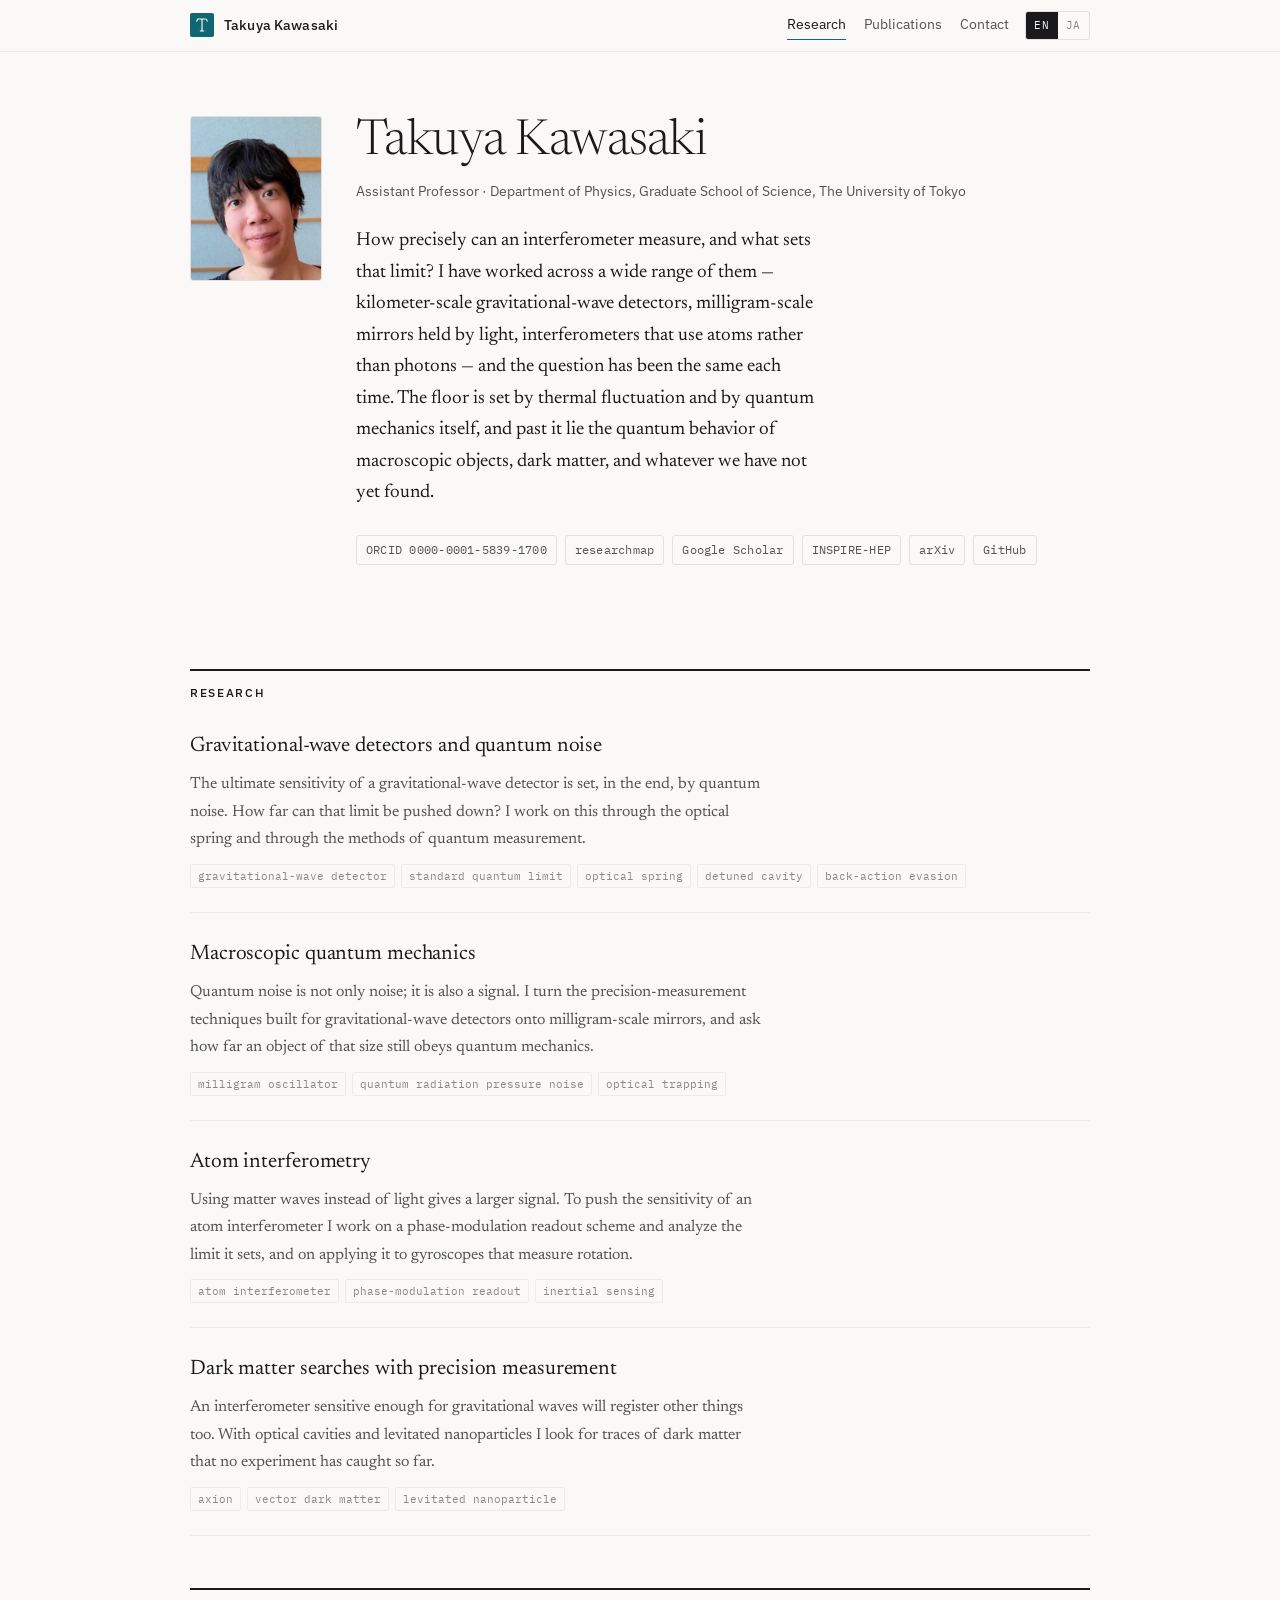
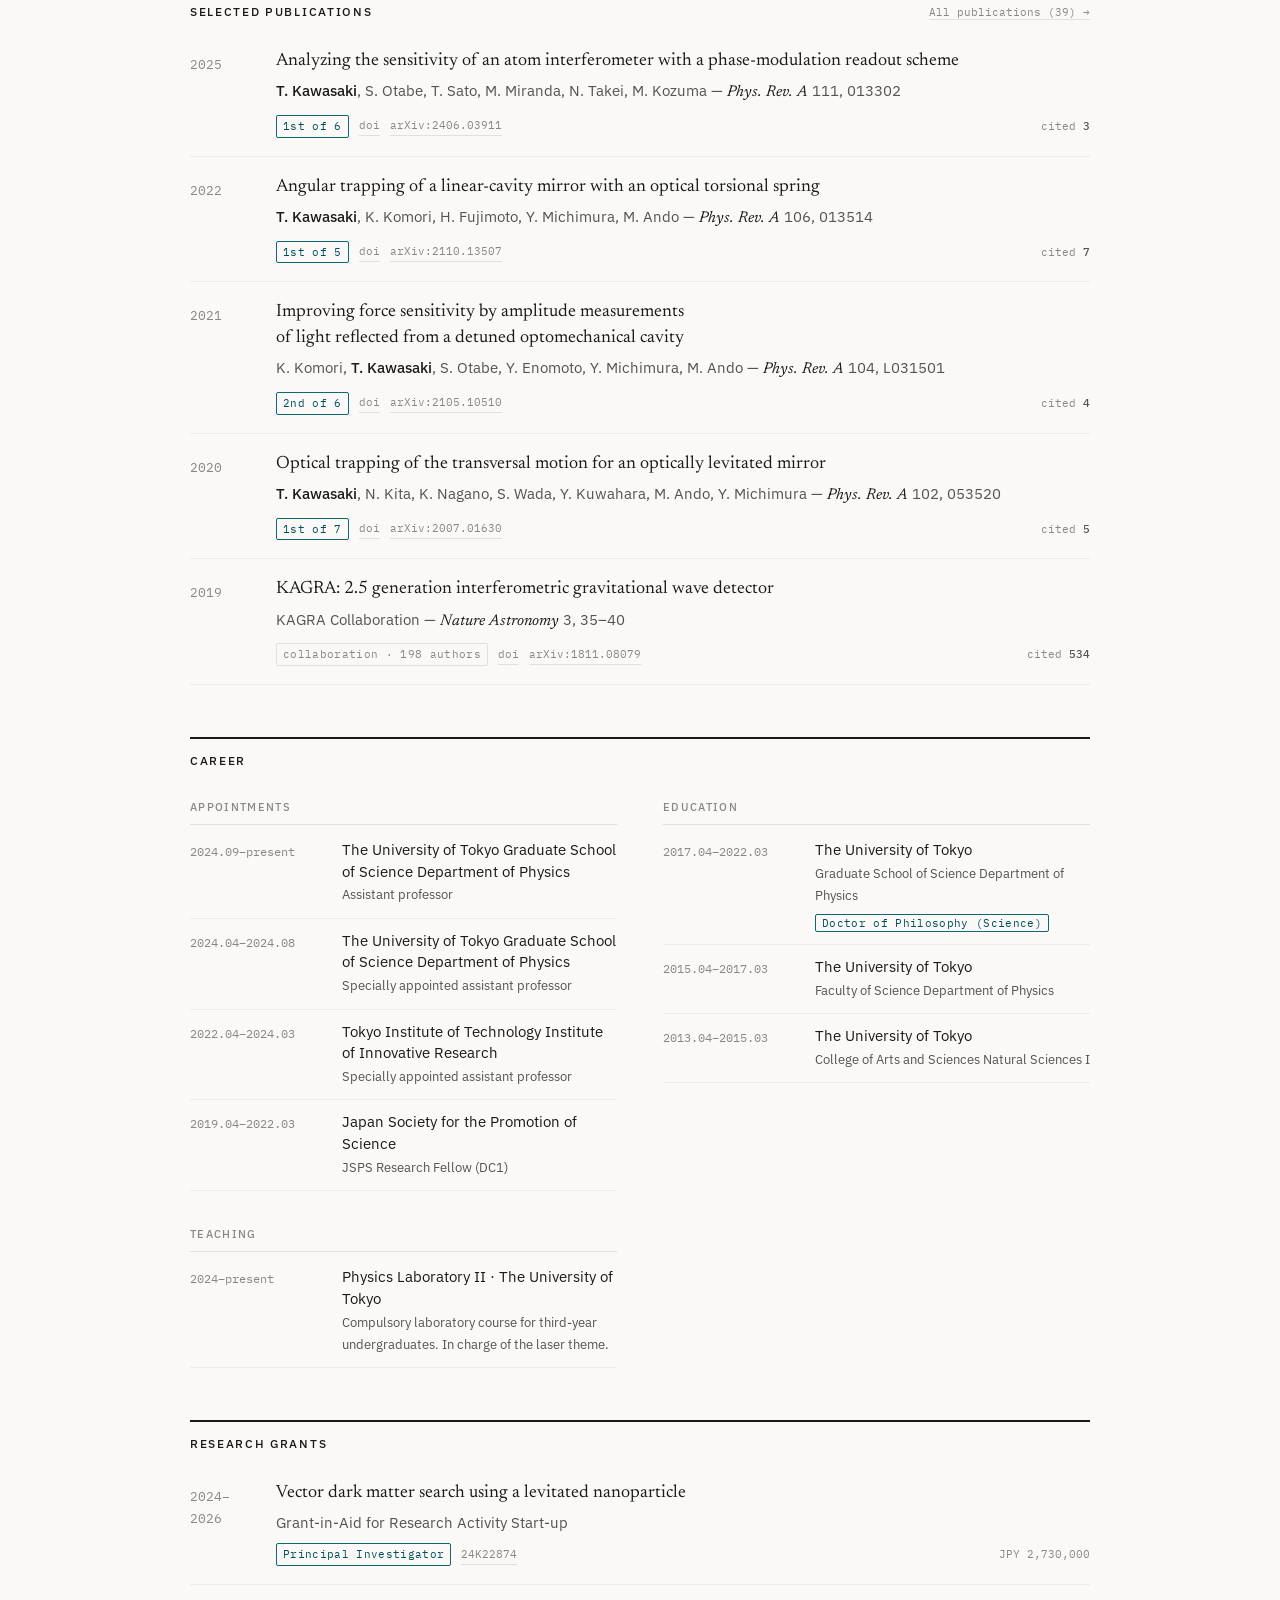
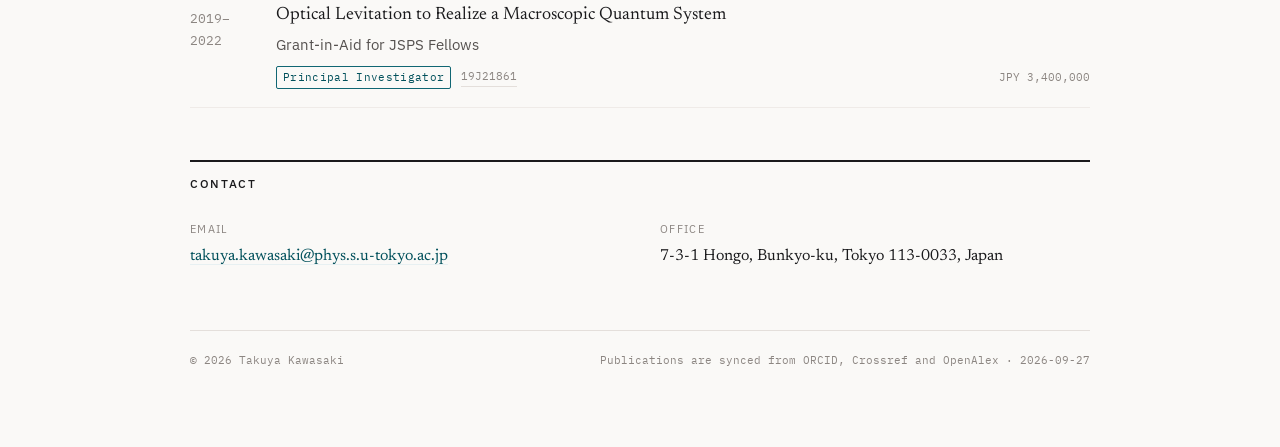
==== commit e4e99670: "業績を ORCID から同期 (2026-09-27)" ====
--- a/index.html
+++ b/index.html
@@ -150,7 +150,7 @@
 <section id="contact" class="block"><div class="head"><h2 data-en="Contact" data-ja="連絡先">Contact</h2></div><dl class="contact"><div><dt data-en="Email" data-ja="メール">Email</dt><dd><a href="mailto:takuya.kawasaki@phys.s.u-tokyo.ac.jp">takuya.kawasaki@phys.s.u-tokyo.ac.jp</a></dd></div><div><dt data-en="Office" data-ja="所在地">Office</dt><dd data-en="7-3-1 Hongo, Bunkyo-ku, Tokyo 113-0033, Japan" data-ja="〒113-0033 東京都文京区本郷 7-3-1">7-3-1 Hongo, Bunkyo-ku, Tokyo 113-0033, Japan</dd></div></dl></section>
 <footer>
   <span data-en="© 2026 Takuya Kawasaki" data-ja="© 2026 川﨑 拓也">© 2026 Takuya Kawasaki</span>
-  <span class="sync"><span data-en="Publications are synced from ORCID, Crossref and OpenAlex" data-ja="業績は ORCID・Crossref・OpenAlex から自動同期しています">Publications are synced from ORCID, Crossref and OpenAlex</span> &middot; 2026-09-20</span>
+  <span class="sync"><span data-en="Publications are synced from ORCID, Crossref and OpenAlex" data-ja="業績は ORCID・Crossref・OpenAlex から自動同期しています">Publications are synced from ORCID, Crossref and OpenAlex</span> &middot; 2026-09-27</span>
 </footer>
 </main>
 <script src="assets/site.js?v=5bf20b94"></script>
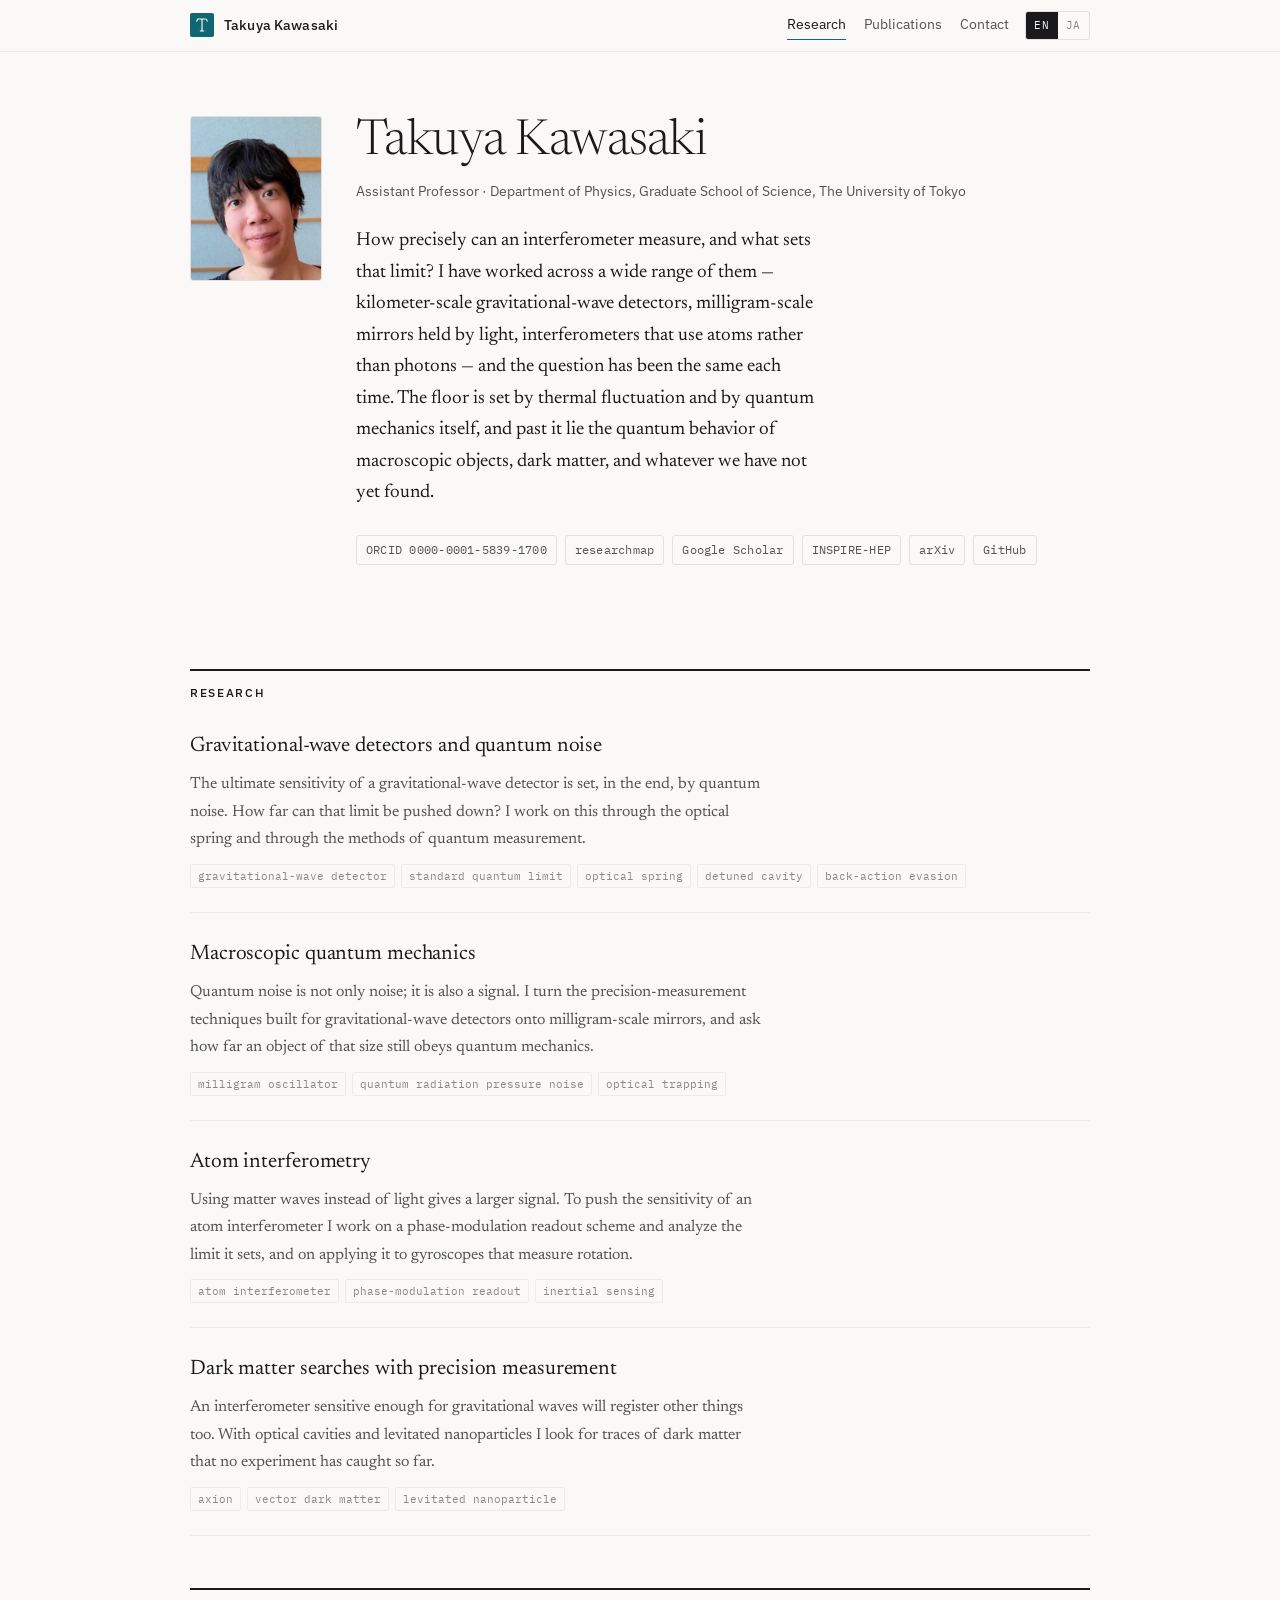
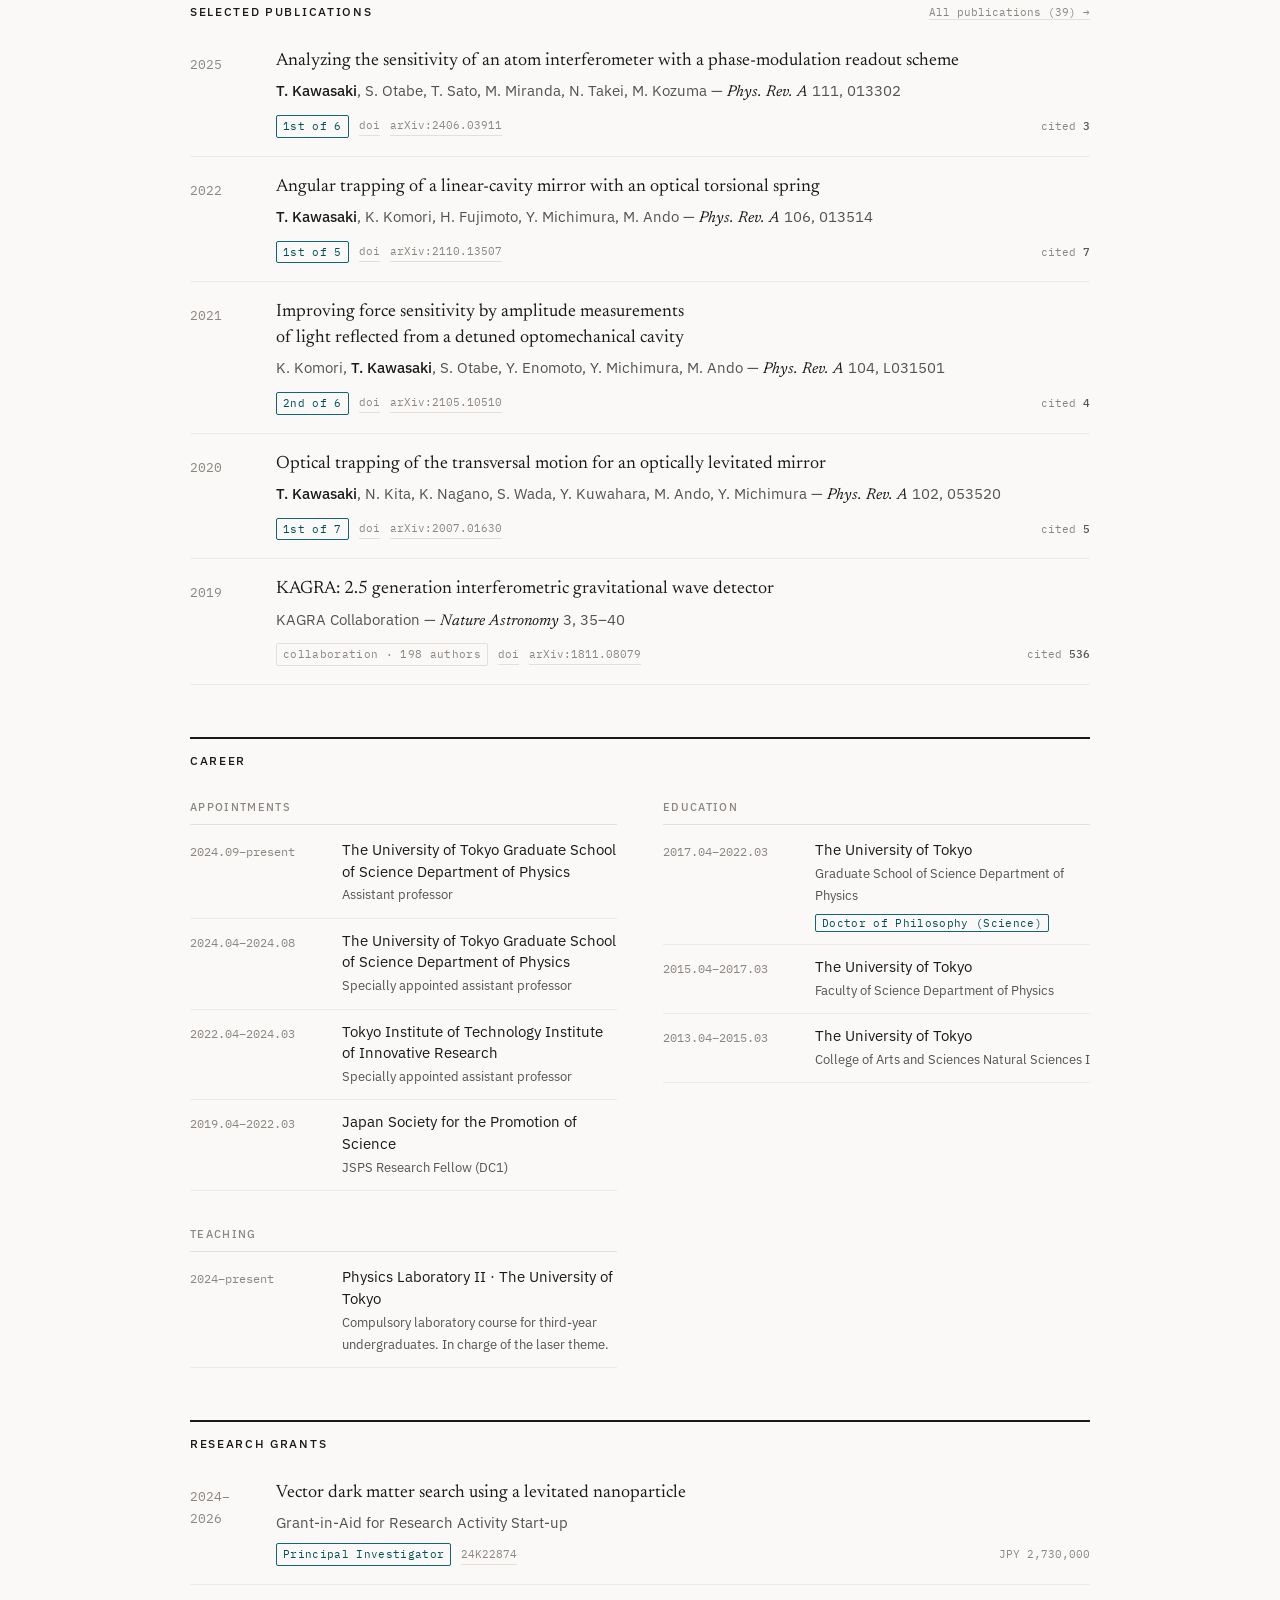
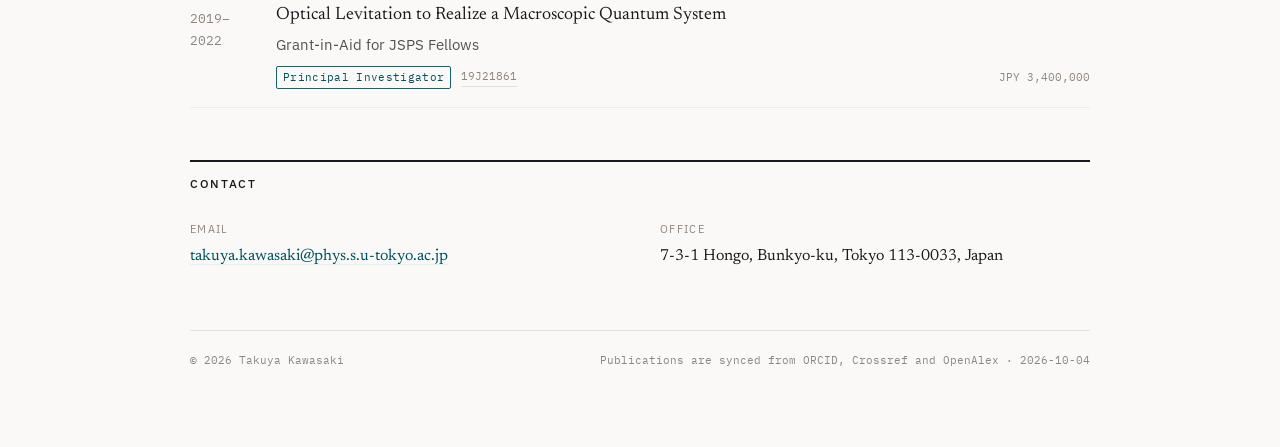
==== commit 98fd8e9b: "業績を ORCID から同期 (2026-10-04)" ====
--- a/index.html
+++ b/index.html
@@ -127,7 +127,7 @@
   <div>
     <h3 class="pub-title">KAGRA: 2.5 generation interferometric gravitational wave detector</h3>
     <p class="pub-meta">KAGRA Collaboration &mdash; <em>Nature Astronomy</em> 3, 35–40</p>
-    <div class="pub-tail"><span class="collab">collaboration &middot; 198 authors</span><a href="https://doi.org/10.1038/s41550-018-0658-y" rel="noopener">doi</a><a href="https://arxiv.org/abs/1811.08079" rel="noopener">arXiv:1811.08079</a><span class="cited">cited <b>534</b></span></div>
+    <div class="pub-tail"><span class="collab">collaboration &middot; 198 authors</span><a href="https://doi.org/10.1038/s41550-018-0658-y" rel="noopener">doi</a><a href="https://arxiv.org/abs/1811.08079" rel="noopener">arXiv:1811.08079</a><span class="cited">cited <b>536</b></span></div>
   </div>
 </li></ol></section>
 <section id="career" class="block"><div class="head"><h2 data-en="Career" data-ja="経歴">Career</h2></div><div class="cv-cols"><div class="cv-group"><h3 class="subhead" data-en="Appointments" data-ja="職歴">Appointments</h3><ol class="cvlist"><li class="cv"><div class="cv-when">2024.09&ndash;<span data-en="present" data-ja="現在">present</span></div><div><p class="cv-what" data-en="The University of Tokyo Graduate School of Science Department of Physics" data-ja="東京大学 大学院理学系研究科 物理学専攻">The University of Tokyo Graduate School of Science Department of Physics</p><p class="cv-sub" data-en="Assistant professor" data-ja="助教">Assistant professor</p></div></li><li class="cv"><div class="cv-when">2024.04&ndash;2024.08</div><div><p class="cv-what" data-en="The University of Tokyo Graduate School of Science Department of Physics" data-ja="東京大学 大学院理学系研究科 物理学専攻">The University of Tokyo Graduate School of Science Department of Physics</p><p class="cv-sub" data-en="Specially appointed assistant professor" data-ja="特任助教">Specially appointed assistant professor</p></div></li><li class="cv"><div class="cv-when">2022.04&ndash;2024.03</div><div><p class="cv-what" data-en="Tokyo Institute of Technology Institute of Innovative Research" data-ja="東京工業大学 科学技術創成研究院">Tokyo Institute of Technology Institute of Innovative Research</p><p class="cv-sub" data-en="Specially appointed assistant professor" data-ja="特任助教">Specially appointed assistant professor</p></div></li><li class="cv"><div class="cv-when">2019.04&ndash;2022.03</div><div><p class="cv-what" data-en="Japan Society for the Promotion of Science" data-ja="独立行政法人日本学術振興会">Japan Society for the Promotion of Science</p><p class="cv-sub" data-en="JSPS Research Fellow (DC1)" data-ja="特別研究員（DC1）">JSPS Research Fellow (DC1)</p></div></li></ol></div><div class="cv-group"><h3 class="subhead" data-en="Education" data-ja="学歴">Education</h3><ol class="cvlist"><li class="cv"><div class="cv-when">2017.04&ndash;2022.03</div><div><p class="cv-what" data-en="The University of Tokyo" data-ja="東京大学">The University of Tokyo</p><p class="cv-sub" data-en="Graduate School of Science Department of Physics" data-ja="大学院理学系研究科 物理学専攻">Graduate School of Science Department of Physics</p><p class="cv-badge"><span class="pos only-en">Doctor of Philosophy (Science)</span><span class="pos only-ja">博士（理学）</span></p></div></li><li class="cv"><div class="cv-when">2015.04&ndash;2017.03</div><div><p class="cv-what" data-en="The University of Tokyo" data-ja="東京大学">The University of Tokyo</p><p class="cv-sub" data-en="Faculty of Science Department of Physics" data-ja="理学部 物理学科">Faculty of Science Department of Physics</p></div></li><li class="cv"><div class="cv-when">2013.04&ndash;2015.03</div><div><p class="cv-what" data-en="The University of Tokyo" data-ja="東京大学">The University of Tokyo</p><p class="cv-sub" data-en="College of Arts and Sciences Natural Sciences I" data-ja="教養学部 理科一類">College of Arts and Sciences Natural Sciences I</p></div></li></ol></div><div class="cv-group"><h3 class="subhead" data-en="Teaching" data-ja="教育">Teaching</h3><ol class="cvlist"><li class="cv"><div class="cv-when">2024&ndash;<span data-en="present" data-ja="現在">present</span></div><div><p class="cv-what" data-en="Physics Laboratory II · The University of Tokyo" data-ja="物理学実験II（東京大学）">Physics Laboratory II · The University of Tokyo</p><p class="cv-sub" data-en="Compulsory laboratory course for third-year undergraduates. In charge of the laser theme." data-ja="学部3年生必修の実験演習。「レーザー」テーマの担当教員。">Compulsory laboratory course for third-year undergraduates. In charge of the laser theme.</p></div></li></ol></div></div></section>
@@ -150,7 +150,7 @@
 <section id="contact" class="block"><div class="head"><h2 data-en="Contact" data-ja="連絡先">Contact</h2></div><dl class="contact"><div><dt data-en="Email" data-ja="メール">Email</dt><dd><a href="mailto:takuya.kawasaki@phys.s.u-tokyo.ac.jp">takuya.kawasaki@phys.s.u-tokyo.ac.jp</a></dd></div><div><dt data-en="Office" data-ja="所在地">Office</dt><dd data-en="7-3-1 Hongo, Bunkyo-ku, Tokyo 113-0033, Japan" data-ja="〒113-0033 東京都文京区本郷 7-3-1">7-3-1 Hongo, Bunkyo-ku, Tokyo 113-0033, Japan</dd></div></dl></section>
 <footer>
   <span data-en="© 2026 Takuya Kawasaki" data-ja="© 2026 川﨑 拓也">© 2026 Takuya Kawasaki</span>
-  <span class="sync"><span data-en="Publications are synced from ORCID, Crossref and OpenAlex" data-ja="業績は ORCID・Crossref・OpenAlex から自動同期しています">Publications are synced from ORCID, Crossref and OpenAlex</span> &middot; 2026-09-27</span>
+  <span class="sync"><span data-en="Publications are synced from ORCID, Crossref and OpenAlex" data-ja="業績は ORCID・Crossref・OpenAlex から自動同期しています">Publications are synced from ORCID, Crossref and OpenAlex</span> &middot; 2026-10-04</span>
 </footer>
 </main>
 <script src="assets/site.js?v=5bf20b94"></script>
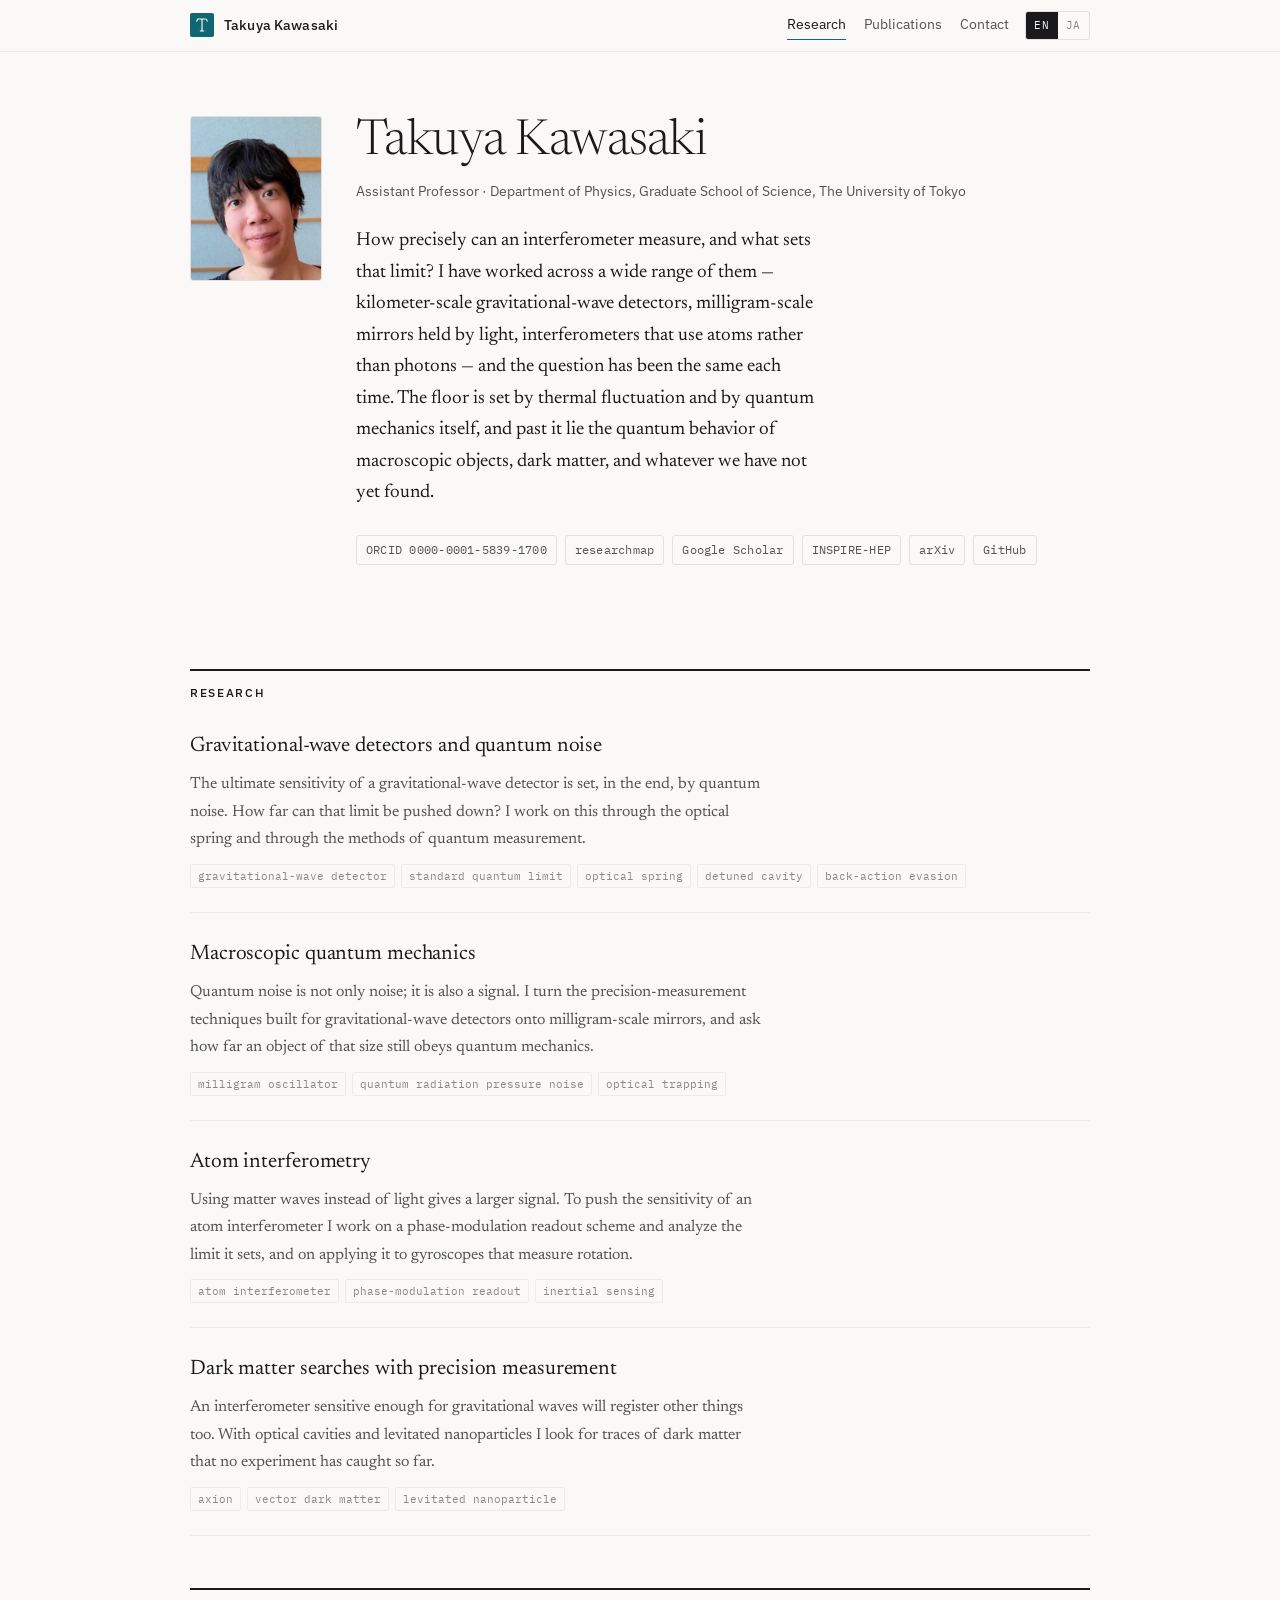
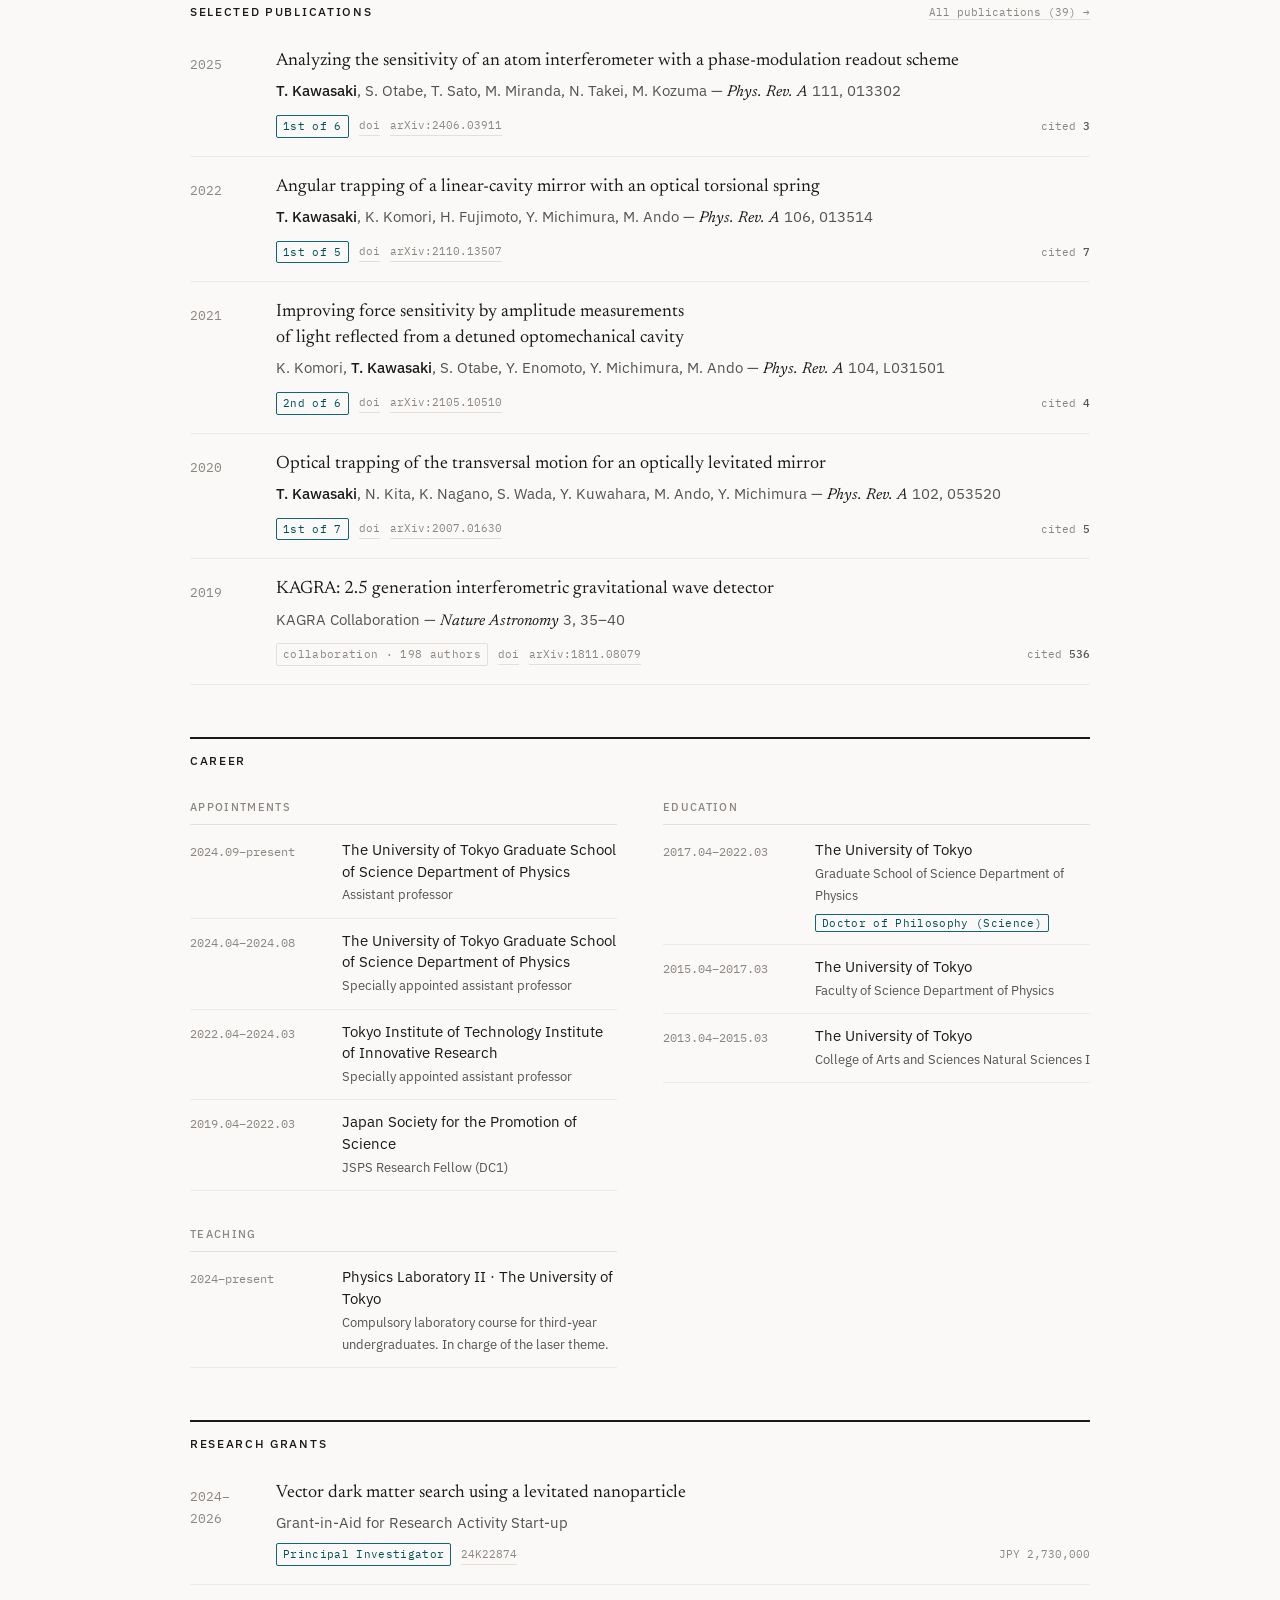
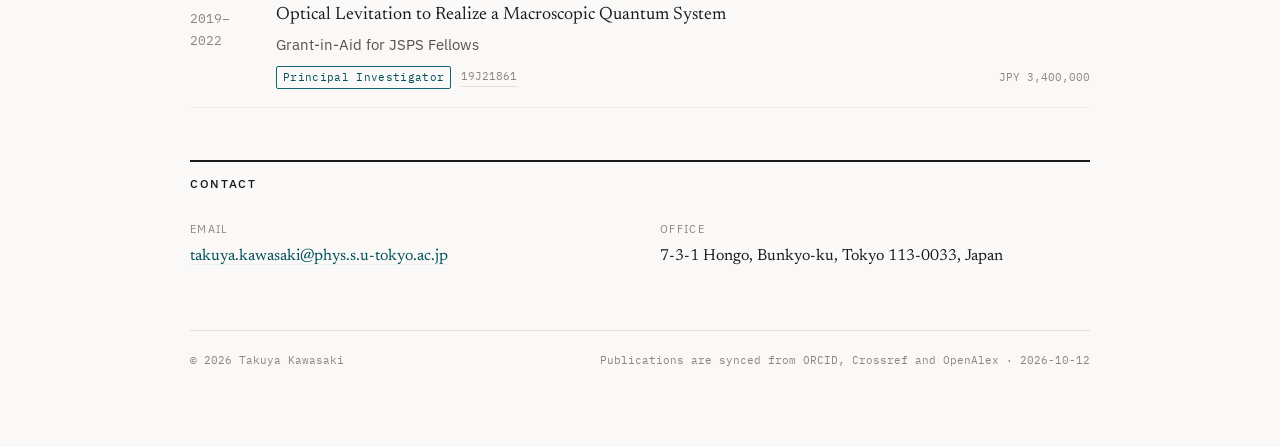
==== commit 60c1d6be: "業績を ORCID から同期 (2026-10-12)" ====
--- a/index.html
+++ b/index.html
@@ -150,7 +150,7 @@
 <section id="contact" class="block"><div class="head"><h2 data-en="Contact" data-ja="連絡先">Contact</h2></div><dl class="contact"><div><dt data-en="Email" data-ja="メール">Email</dt><dd><a href="mailto:takuya.kawasaki@phys.s.u-tokyo.ac.jp">takuya.kawasaki@phys.s.u-tokyo.ac.jp</a></dd></div><div><dt data-en="Office" data-ja="所在地">Office</dt><dd data-en="7-3-1 Hongo, Bunkyo-ku, Tokyo 113-0033, Japan" data-ja="〒113-0033 東京都文京区本郷 7-3-1">7-3-1 Hongo, Bunkyo-ku, Tokyo 113-0033, Japan</dd></div></dl></section>
 <footer>
   <span data-en="© 2026 Takuya Kawasaki" data-ja="© 2026 川﨑 拓也">© 2026 Takuya Kawasaki</span>
-  <span class="sync"><span data-en="Publications are synced from ORCID, Crossref and OpenAlex" data-ja="業績は ORCID・Crossref・OpenAlex から自動同期しています">Publications are synced from ORCID, Crossref and OpenAlex</span> &middot; 2026-10-04</span>
+  <span class="sync"><span data-en="Publications are synced from ORCID, Crossref and OpenAlex" data-ja="業績は ORCID・Crossref・OpenAlex から自動同期しています">Publications are synced from ORCID, Crossref and OpenAlex</span> &middot; 2026-10-12</span>
 </footer>
 </main>
 <script src="assets/site.js?v=5bf20b94"></script>
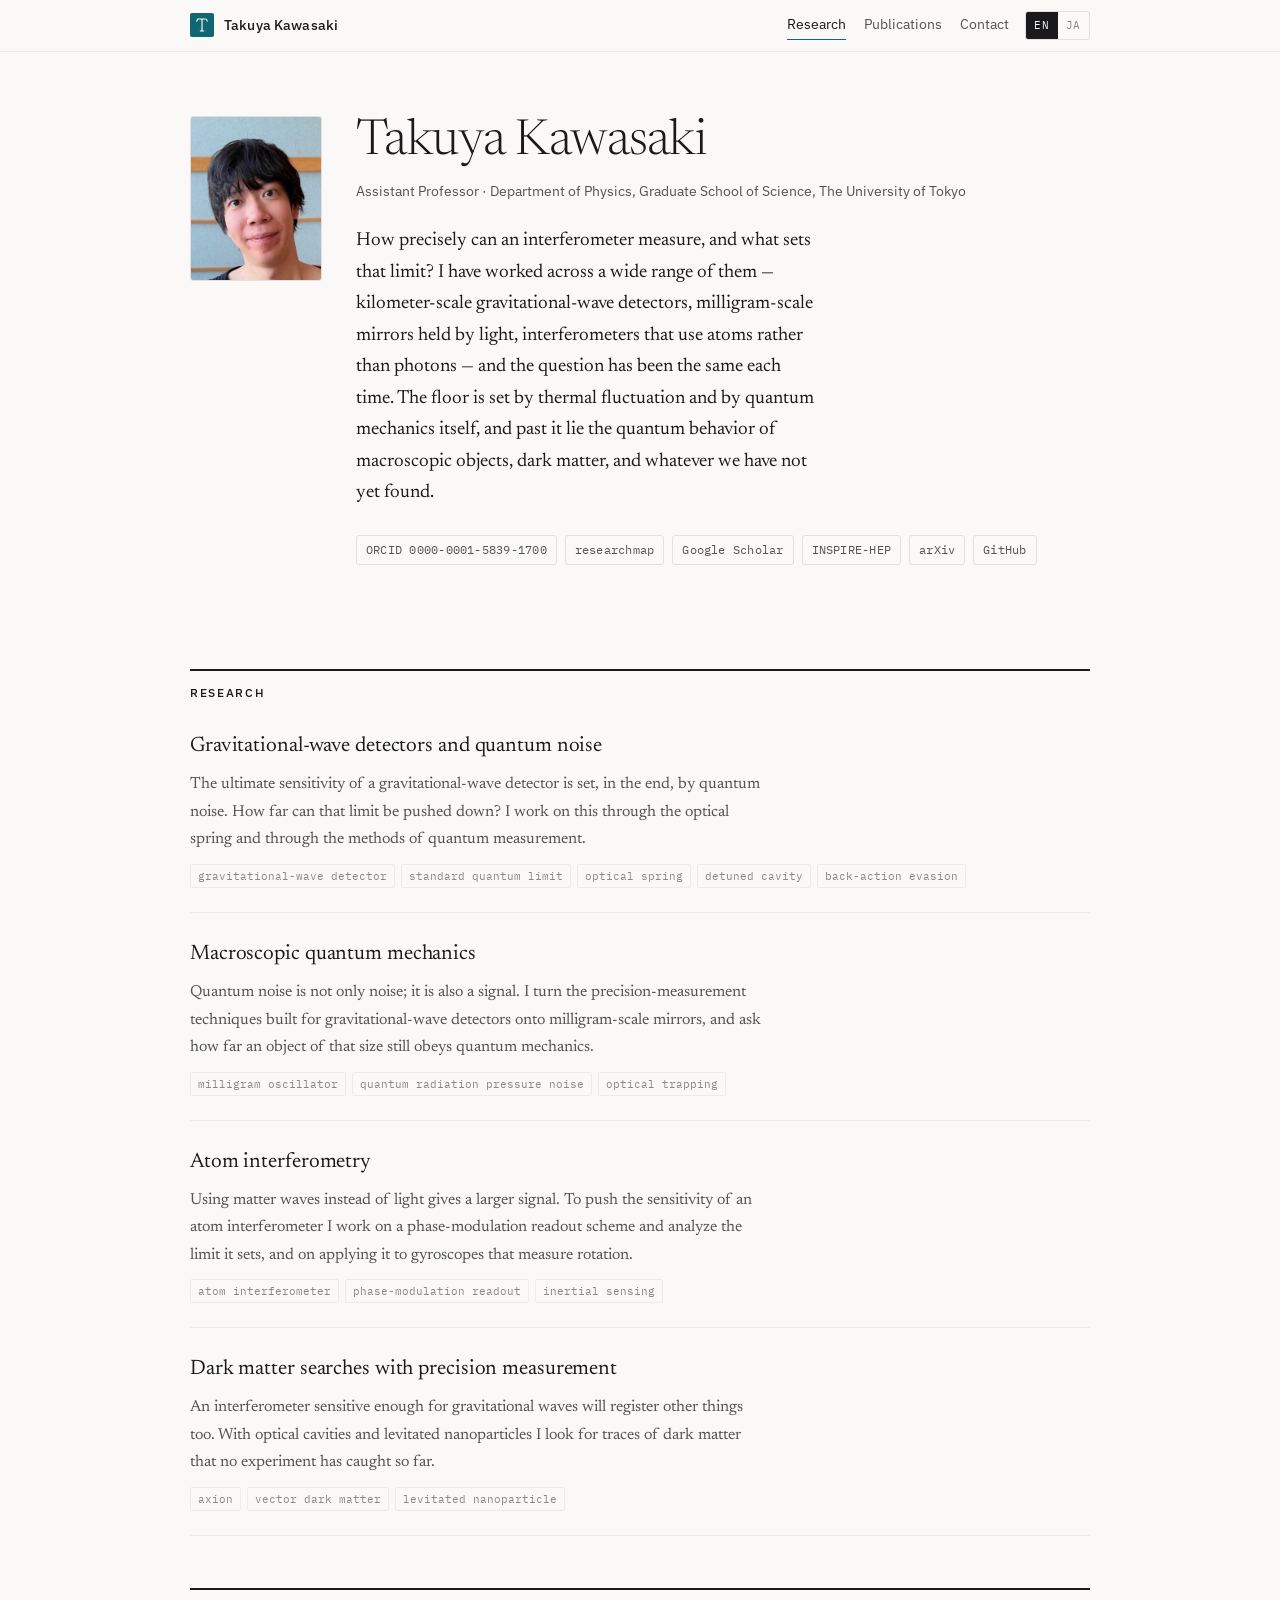
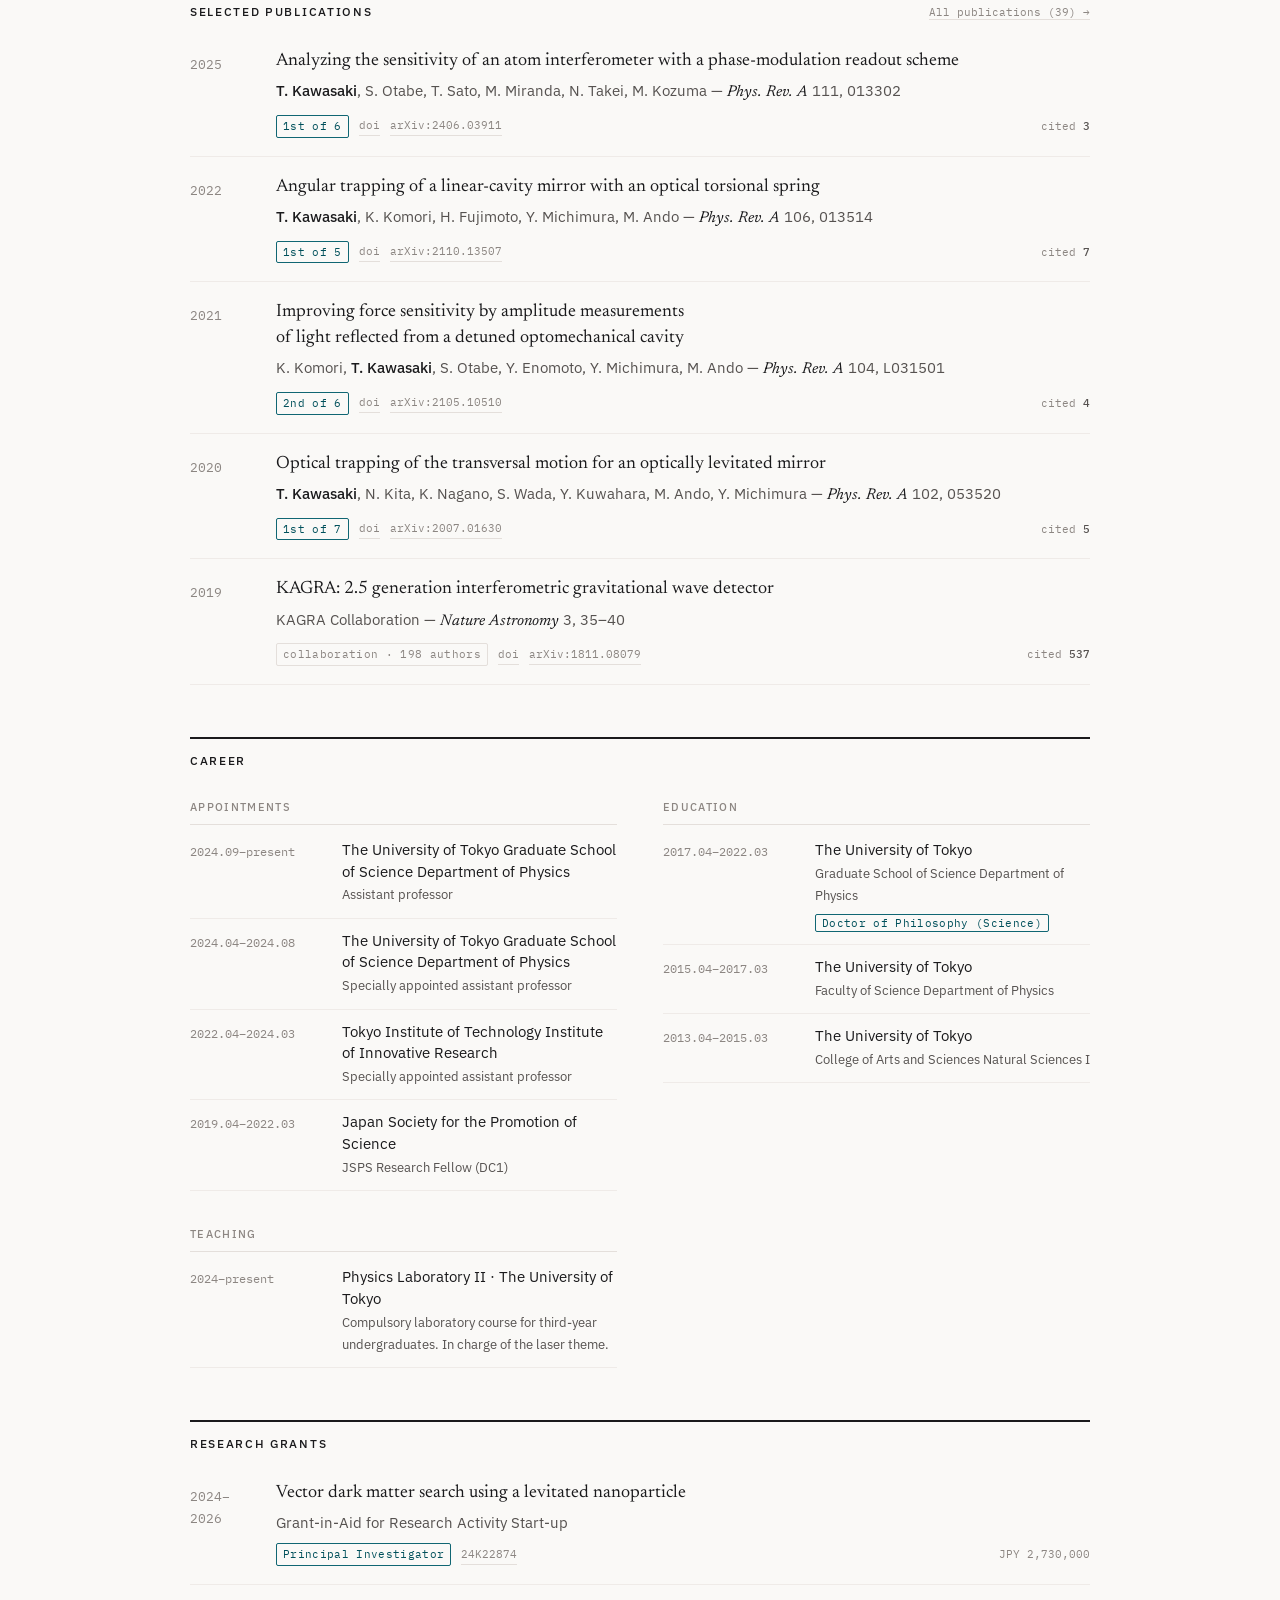
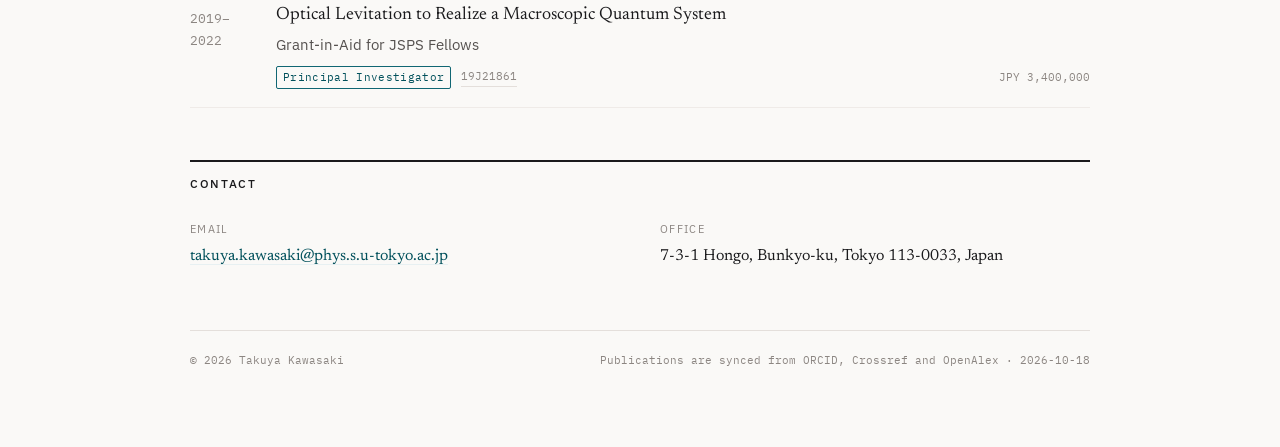
==== commit 33f6fb4b: "業績を ORCID から同期 (2026-10-18)" ====
--- a/index.html
+++ b/index.html
@@ -127,7 +127,7 @@
   <div>
     <h3 class="pub-title">KAGRA: 2.5 generation interferometric gravitational wave detector</h3>
     <p class="pub-meta">KAGRA Collaboration &mdash; <em>Nature Astronomy</em> 3, 35–40</p>
-    <div class="pub-tail"><span class="collab">collaboration &middot; 198 authors</span><a href="https://doi.org/10.1038/s41550-018-0658-y" rel="noopener">doi</a><a href="https://arxiv.org/abs/1811.08079" rel="noopener">arXiv:1811.08079</a><span class="cited">cited <b>536</b></span></div>
+    <div class="pub-tail"><span class="collab">collaboration &middot; 198 authors</span><a href="https://doi.org/10.1038/s41550-018-0658-y" rel="noopener">doi</a><a href="https://arxiv.org/abs/1811.08079" rel="noopener">arXiv:1811.08079</a><span class="cited">cited <b>537</b></span></div>
   </div>
 </li></ol></section>
 <section id="career" class="block"><div class="head"><h2 data-en="Career" data-ja="経歴">Career</h2></div><div class="cv-cols"><div class="cv-group"><h3 class="subhead" data-en="Appointments" data-ja="職歴">Appointments</h3><ol class="cvlist"><li class="cv"><div class="cv-when">2024.09&ndash;<span data-en="present" data-ja="現在">present</span></div><div><p class="cv-what" data-en="The University of Tokyo Graduate School of Science Department of Physics" data-ja="東京大学 大学院理学系研究科 物理学専攻">The University of Tokyo Graduate School of Science Department of Physics</p><p class="cv-sub" data-en="Assistant professor" data-ja="助教">Assistant professor</p></div></li><li class="cv"><div class="cv-when">2024.04&ndash;2024.08</div><div><p class="cv-what" data-en="The University of Tokyo Graduate School of Science Department of Physics" data-ja="東京大学 大学院理学系研究科 物理学専攻">The University of Tokyo Graduate School of Science Department of Physics</p><p class="cv-sub" data-en="Specially appointed assistant professor" data-ja="特任助教">Specially appointed assistant professor</p></div></li><li class="cv"><div class="cv-when">2022.04&ndash;2024.03</div><div><p class="cv-what" data-en="Tokyo Institute of Technology Institute of Innovative Research" data-ja="東京工業大学 科学技術創成研究院">Tokyo Institute of Technology Institute of Innovative Research</p><p class="cv-sub" data-en="Specially appointed assistant professor" data-ja="特任助教">Specially appointed assistant professor</p></div></li><li class="cv"><div class="cv-when">2019.04&ndash;2022.03</div><div><p class="cv-what" data-en="Japan Society for the Promotion of Science" data-ja="独立行政法人日本学術振興会">Japan Society for the Promotion of Science</p><p class="cv-sub" data-en="JSPS Research Fellow (DC1)" data-ja="特別研究員（DC1）">JSPS Research Fellow (DC1)</p></div></li></ol></div><div class="cv-group"><h3 class="subhead" data-en="Education" data-ja="学歴">Education</h3><ol class="cvlist"><li class="cv"><div class="cv-when">2017.04&ndash;2022.03</div><div><p class="cv-what" data-en="The University of Tokyo" data-ja="東京大学">The University of Tokyo</p><p class="cv-sub" data-en="Graduate School of Science Department of Physics" data-ja="大学院理学系研究科 物理学専攻">Graduate School of Science Department of Physics</p><p class="cv-badge"><span class="pos only-en">Doctor of Philosophy (Science)</span><span class="pos only-ja">博士（理学）</span></p></div></li><li class="cv"><div class="cv-when">2015.04&ndash;2017.03</div><div><p class="cv-what" data-en="The University of Tokyo" data-ja="東京大学">The University of Tokyo</p><p class="cv-sub" data-en="Faculty of Science Department of Physics" data-ja="理学部 物理学科">Faculty of Science Department of Physics</p></div></li><li class="cv"><div class="cv-when">2013.04&ndash;2015.03</div><div><p class="cv-what" data-en="The University of Tokyo" data-ja="東京大学">The University of Tokyo</p><p class="cv-sub" data-en="College of Arts and Sciences Natural Sciences I" data-ja="教養学部 理科一類">College of Arts and Sciences Natural Sciences I</p></div></li></ol></div><div class="cv-group"><h3 class="subhead" data-en="Teaching" data-ja="教育">Teaching</h3><ol class="cvlist"><li class="cv"><div class="cv-when">2024&ndash;<span data-en="present" data-ja="現在">present</span></div><div><p class="cv-what" data-en="Physics Laboratory II · The University of Tokyo" data-ja="物理学実験II（東京大学）">Physics Laboratory II · The University of Tokyo</p><p class="cv-sub" data-en="Compulsory laboratory course for third-year undergraduates. In charge of the laser theme." data-ja="学部3年生必修の実験演習。「レーザー」テーマの担当教員。">Compulsory laboratory course for third-year undergraduates. In charge of the laser theme.</p></div></li></ol></div></div></section>
@@ -150,7 +150,7 @@
 <section id="contact" class="block"><div class="head"><h2 data-en="Contact" data-ja="連絡先">Contact</h2></div><dl class="contact"><div><dt data-en="Email" data-ja="メール">Email</dt><dd><a href="mailto:takuya.kawasaki@phys.s.u-tokyo.ac.jp">takuya.kawasaki@phys.s.u-tokyo.ac.jp</a></dd></div><div><dt data-en="Office" data-ja="所在地">Office</dt><dd data-en="7-3-1 Hongo, Bunkyo-ku, Tokyo 113-0033, Japan" data-ja="〒113-0033 東京都文京区本郷 7-3-1">7-3-1 Hongo, Bunkyo-ku, Tokyo 113-0033, Japan</dd></div></dl></section>
 <footer>
   <span data-en="© 2026 Takuya Kawasaki" data-ja="© 2026 川﨑 拓也">© 2026 Takuya Kawasaki</span>
-  <span class="sync"><span data-en="Publications are synced from ORCID, Crossref and OpenAlex" data-ja="業績は ORCID・Crossref・OpenAlex から自動同期しています">Publications are synced from ORCID, Crossref and OpenAlex</span> &middot; 2026-10-12</span>
+  <span class="sync"><span data-en="Publications are synced from ORCID, Crossref and OpenAlex" data-ja="業績は ORCID・Crossref・OpenAlex から自動同期しています">Publications are synced from ORCID, Crossref and OpenAlex</span> &middot; 2026-10-18</span>
 </footer>
 </main>
 <script src="assets/site.js?v=5bf20b94"></script>
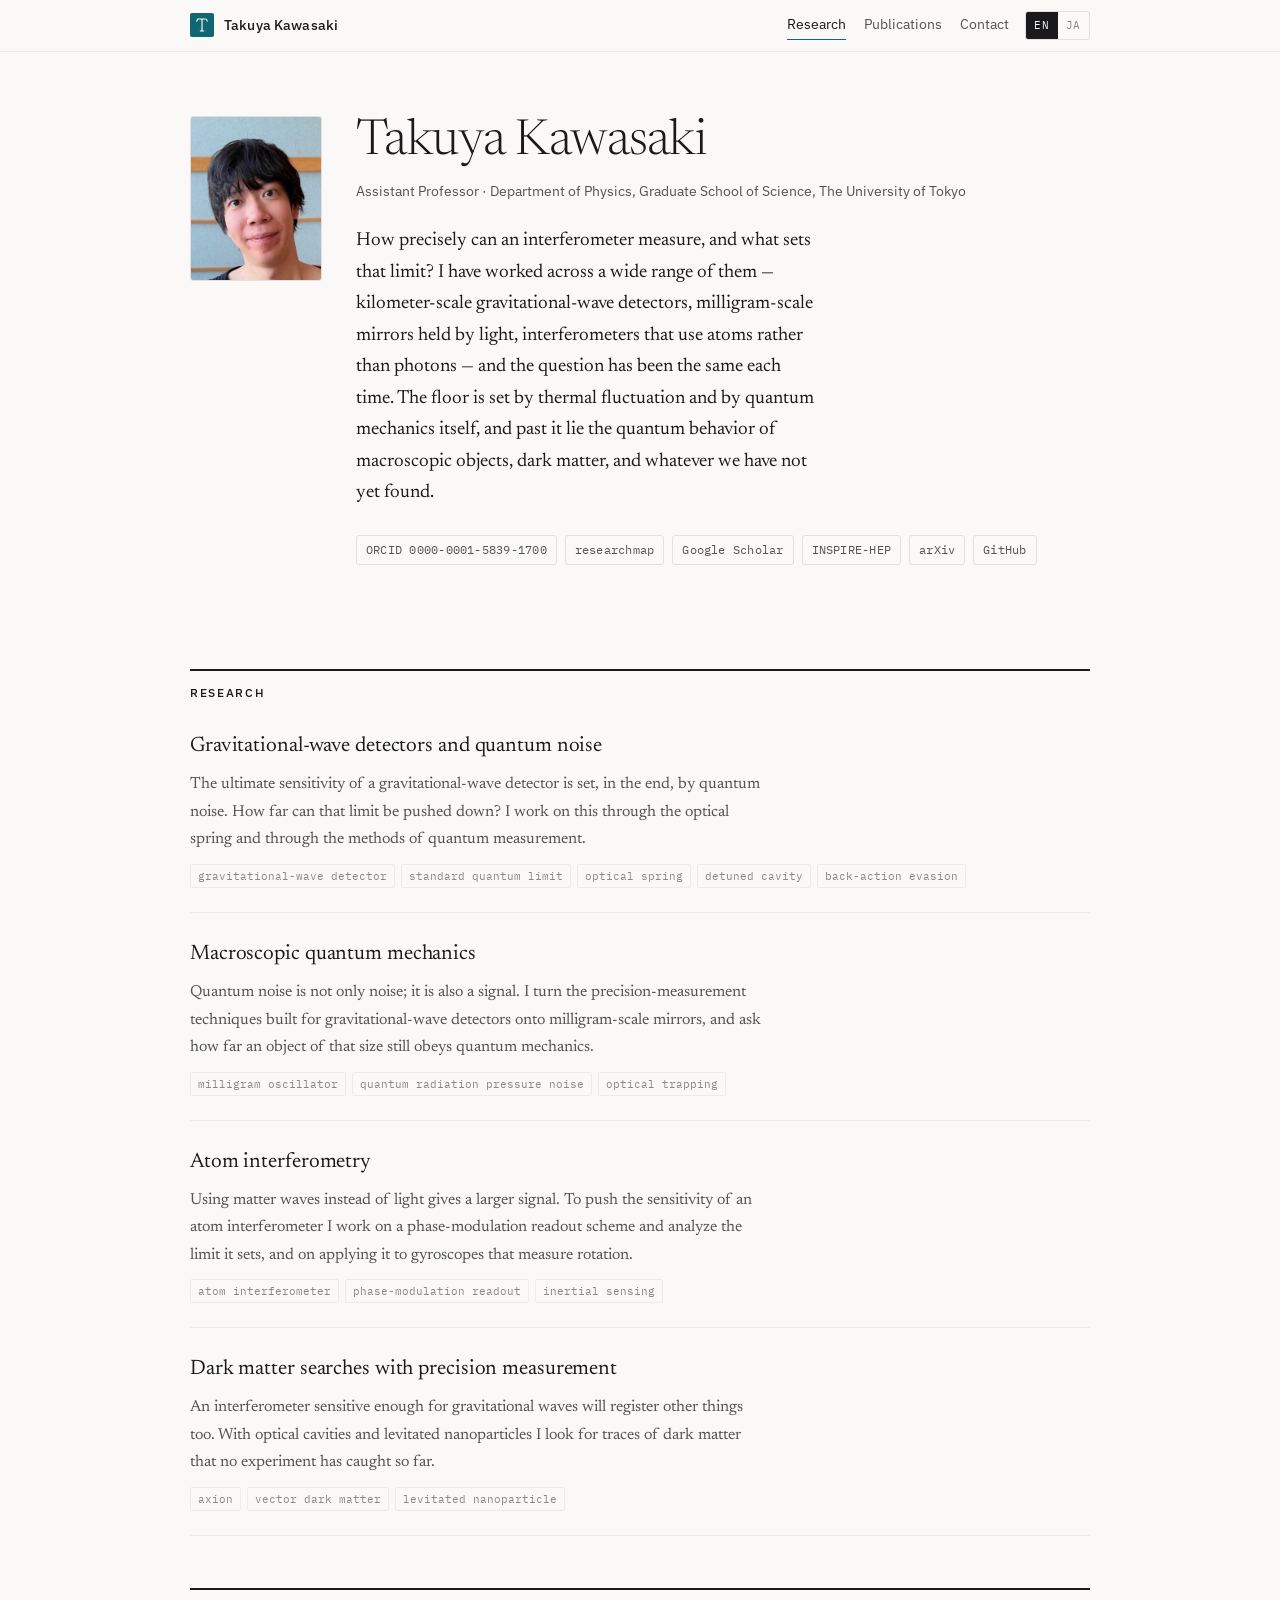
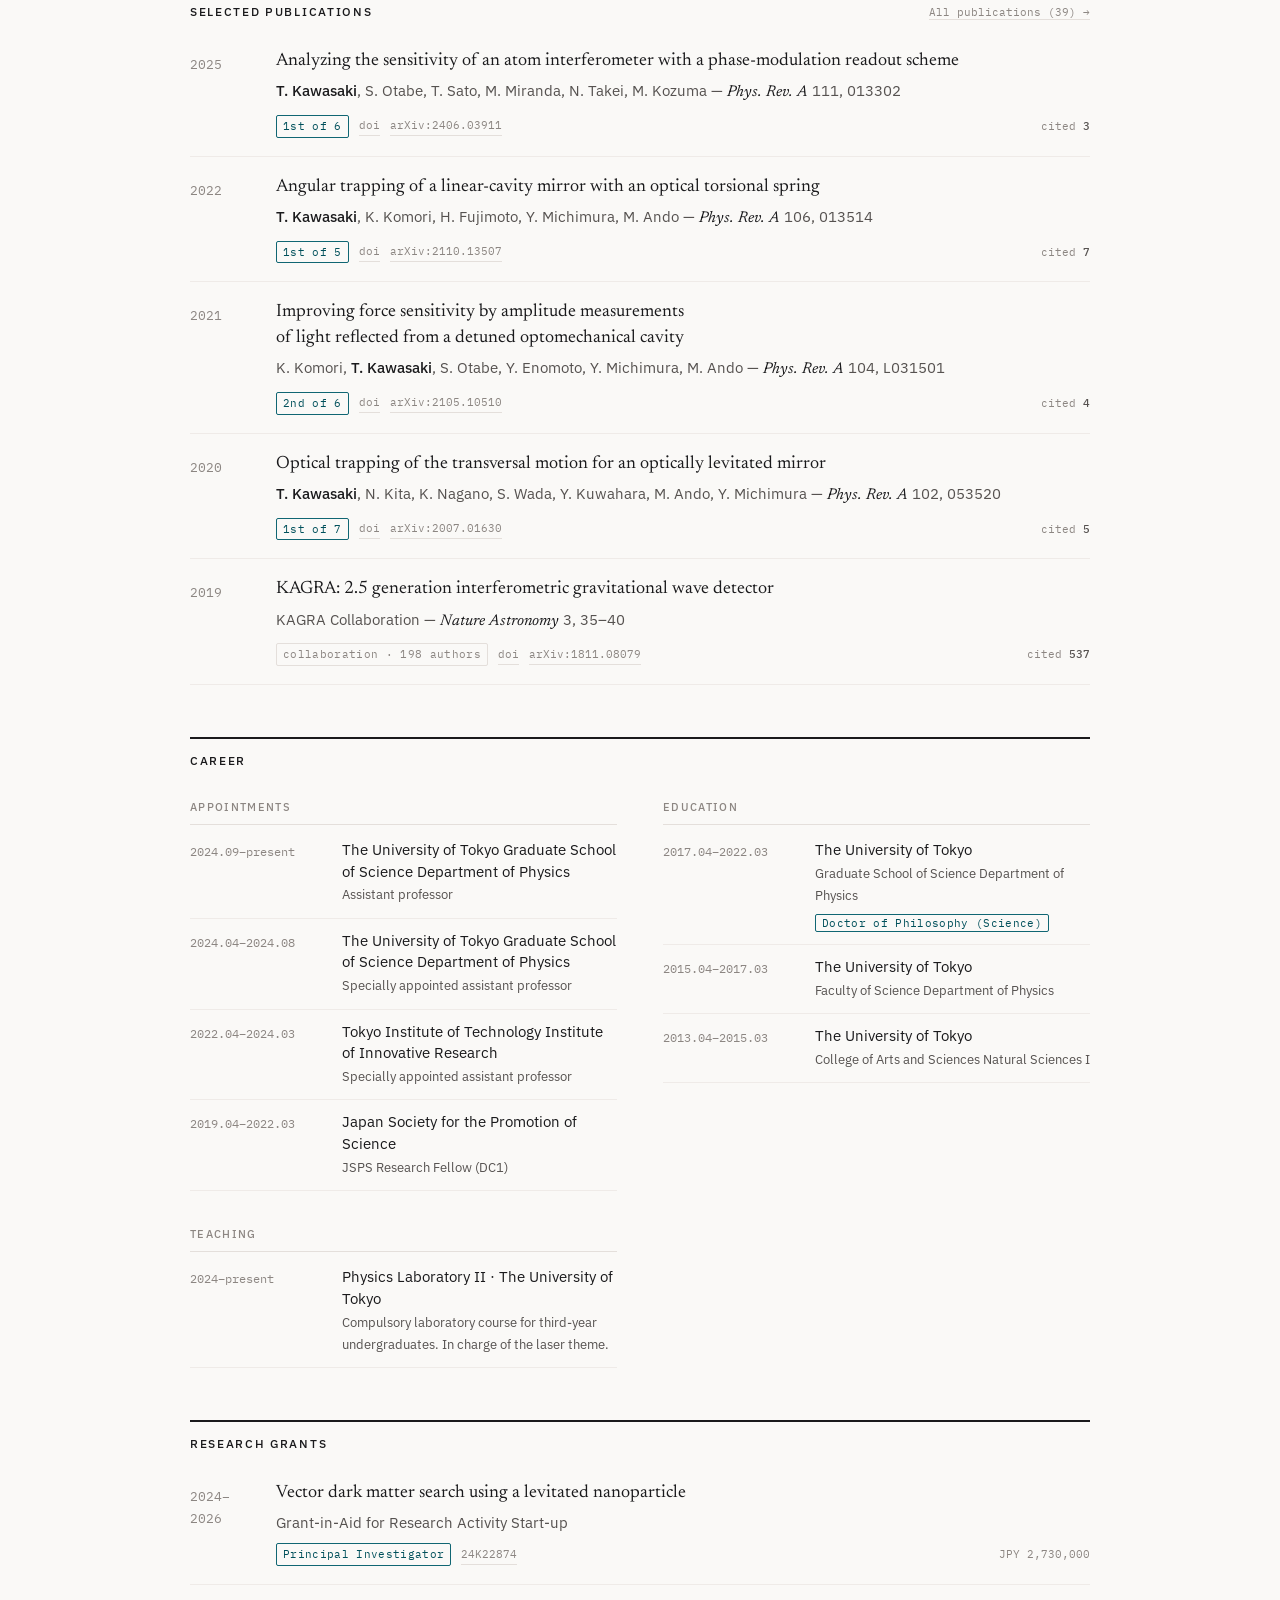
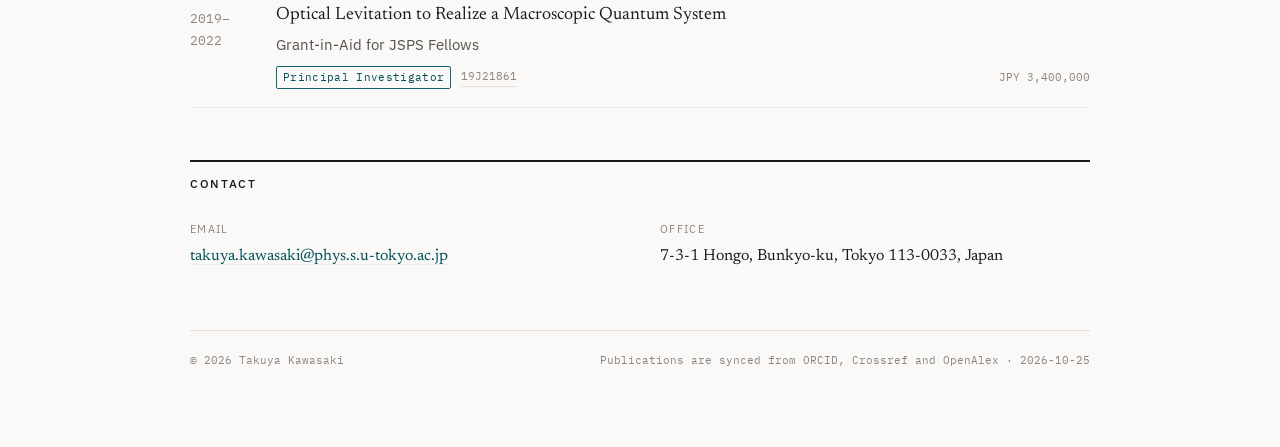
==== commit b705a5ab: "業績を ORCID から同期 (2026-10-25)" ====
--- a/index.html
+++ b/index.html
@@ -150,7 +150,7 @@
 <section id="contact" class="block"><div class="head"><h2 data-en="Contact" data-ja="連絡先">Contact</h2></div><dl class="contact"><div><dt data-en="Email" data-ja="メール">Email</dt><dd><a href="mailto:takuya.kawasaki@phys.s.u-tokyo.ac.jp">takuya.kawasaki@phys.s.u-tokyo.ac.jp</a></dd></div><div><dt data-en="Office" data-ja="所在地">Office</dt><dd data-en="7-3-1 Hongo, Bunkyo-ku, Tokyo 113-0033, Japan" data-ja="〒113-0033 東京都文京区本郷 7-3-1">7-3-1 Hongo, Bunkyo-ku, Tokyo 113-0033, Japan</dd></div></dl></section>
 <footer>
   <span data-en="© 2026 Takuya Kawasaki" data-ja="© 2026 川﨑 拓也">© 2026 Takuya Kawasaki</span>
-  <span class="sync"><span data-en="Publications are synced from ORCID, Crossref and OpenAlex" data-ja="業績は ORCID・Crossref・OpenAlex から自動同期しています">Publications are synced from ORCID, Crossref and OpenAlex</span> &middot; 2026-10-18</span>
+  <span class="sync"><span data-en="Publications are synced from ORCID, Crossref and OpenAlex" data-ja="業績は ORCID・Crossref・OpenAlex から自動同期しています">Publications are synced from ORCID, Crossref and OpenAlex</span> &middot; 2026-10-25</span>
 </footer>
 </main>
 <script src="assets/site.js?v=5bf20b94"></script>
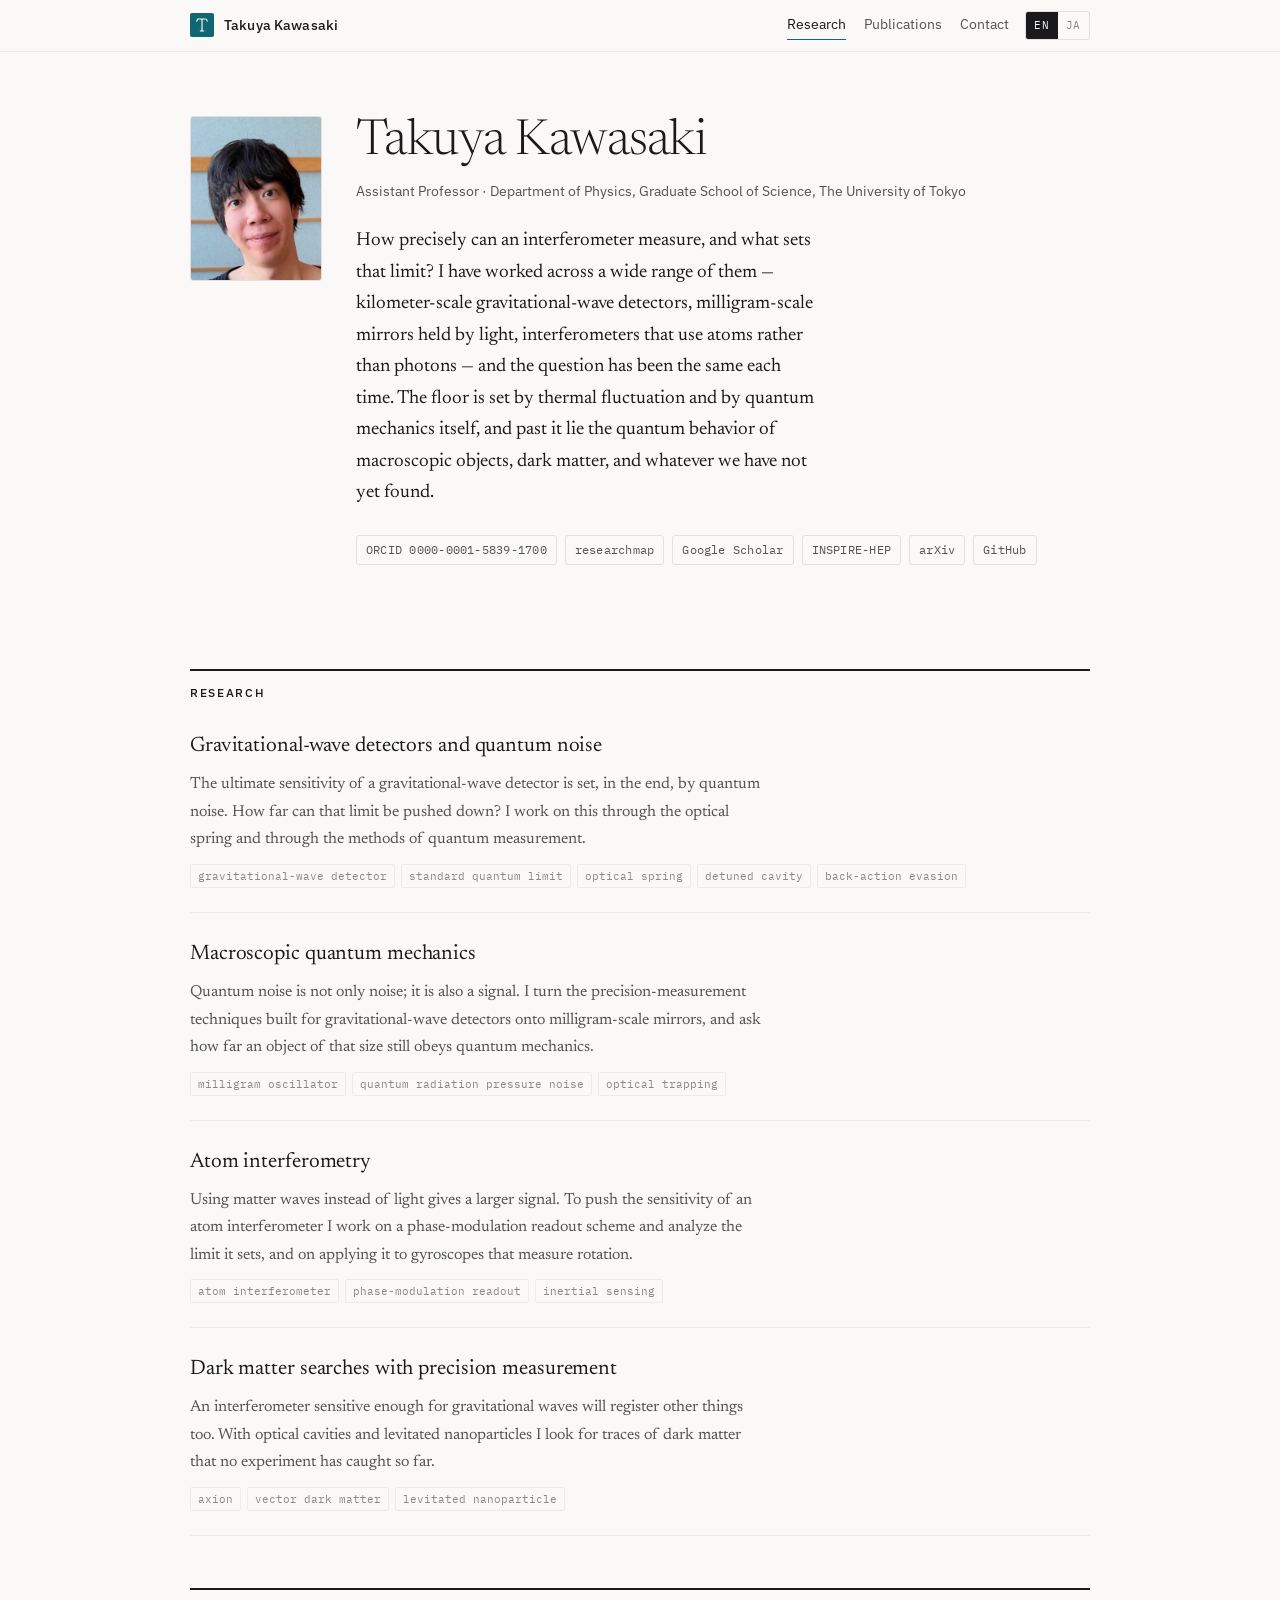
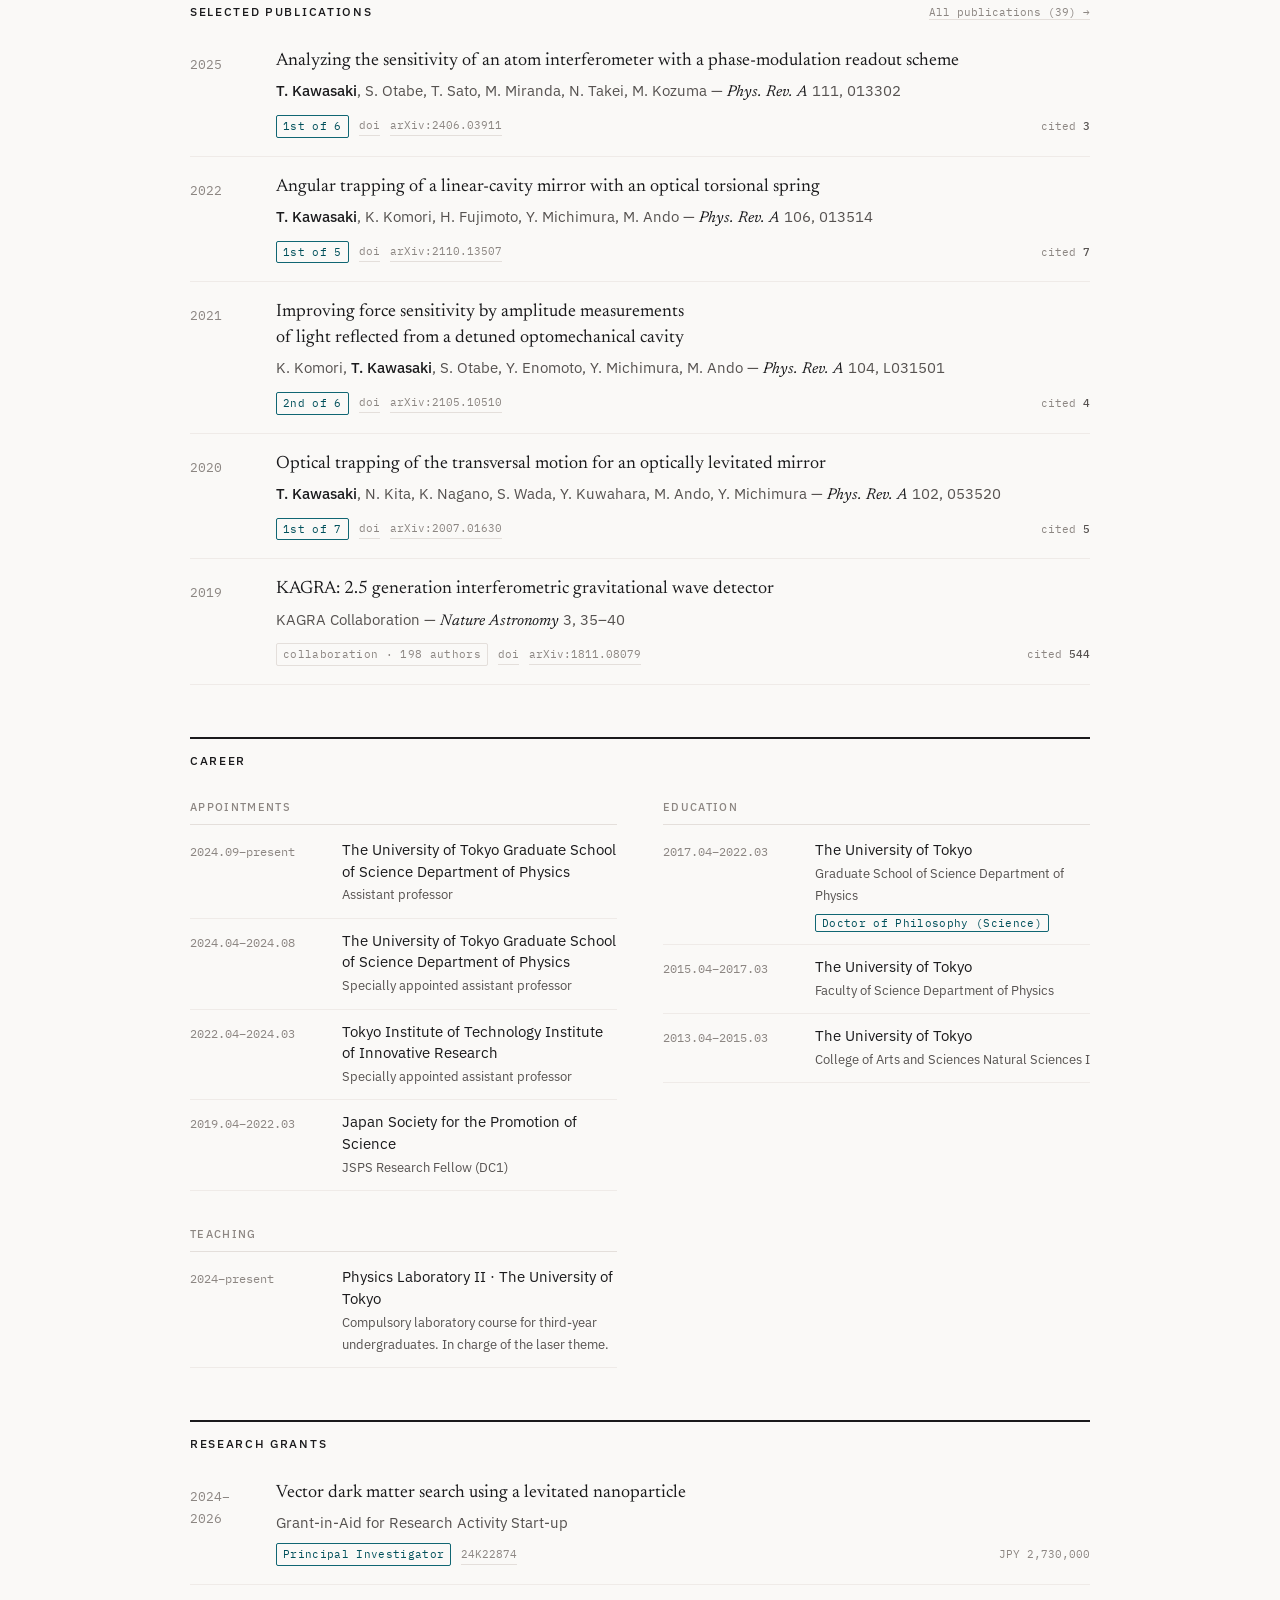
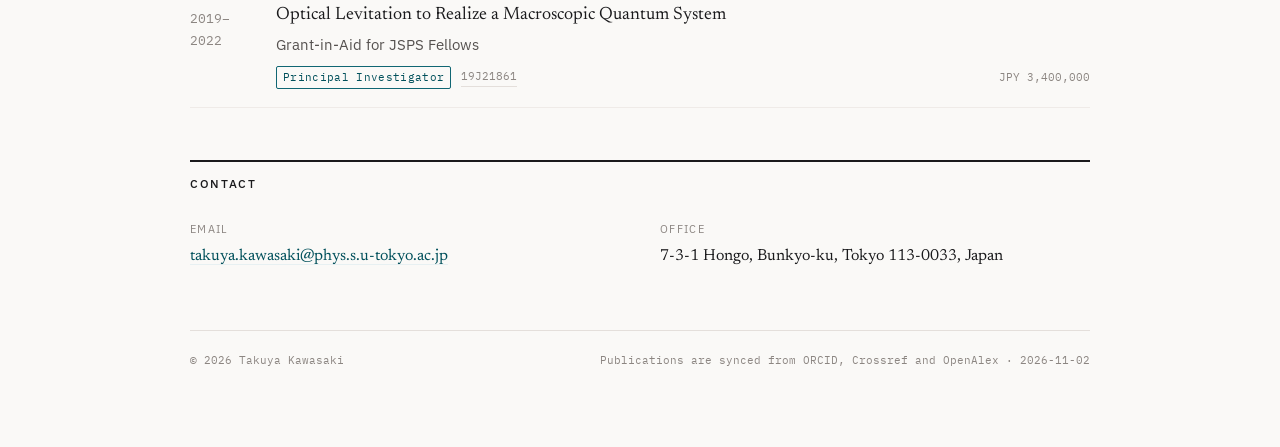
==== commit 5bfcfd94: "業績を ORCID から同期 (2026-11-02)" ====
--- a/index.html
+++ b/index.html
@@ -127,7 +127,7 @@
   <div>
     <h3 class="pub-title">KAGRA: 2.5 generation interferometric gravitational wave detector</h3>
     <p class="pub-meta">KAGRA Collaboration &mdash; <em>Nature Astronomy</em> 3, 35–40</p>
-    <div class="pub-tail"><span class="collab">collaboration &middot; 198 authors</span><a href="https://doi.org/10.1038/s41550-018-0658-y" rel="noopener">doi</a><a href="https://arxiv.org/abs/1811.08079" rel="noopener">arXiv:1811.08079</a><span class="cited">cited <b>537</b></span></div>
+    <div class="pub-tail"><span class="collab">collaboration &middot; 198 authors</span><a href="https://doi.org/10.1038/s41550-018-0658-y" rel="noopener">doi</a><a href="https://arxiv.org/abs/1811.08079" rel="noopener">arXiv:1811.08079</a><span class="cited">cited <b>544</b></span></div>
   </div>
 </li></ol></section>
 <section id="career" class="block"><div class="head"><h2 data-en="Career" data-ja="経歴">Career</h2></div><div class="cv-cols"><div class="cv-group"><h3 class="subhead" data-en="Appointments" data-ja="職歴">Appointments</h3><ol class="cvlist"><li class="cv"><div class="cv-when">2024.09&ndash;<span data-en="present" data-ja="現在">present</span></div><div><p class="cv-what" data-en="The University of Tokyo Graduate School of Science Department of Physics" data-ja="東京大学 大学院理学系研究科 物理学専攻">The University of Tokyo Graduate School of Science Department of Physics</p><p class="cv-sub" data-en="Assistant professor" data-ja="助教">Assistant professor</p></div></li><li class="cv"><div class="cv-when">2024.04&ndash;2024.08</div><div><p class="cv-what" data-en="The University of Tokyo Graduate School of Science Department of Physics" data-ja="東京大学 大学院理学系研究科 物理学専攻">The University of Tokyo Graduate School of Science Department of Physics</p><p class="cv-sub" data-en="Specially appointed assistant professor" data-ja="特任助教">Specially appointed assistant professor</p></div></li><li class="cv"><div class="cv-when">2022.04&ndash;2024.03</div><div><p class="cv-what" data-en="Tokyo Institute of Technology Institute of Innovative Research" data-ja="東京工業大学 科学技術創成研究院">Tokyo Institute of Technology Institute of Innovative Research</p><p class="cv-sub" data-en="Specially appointed assistant professor" data-ja="特任助教">Specially appointed assistant professor</p></div></li><li class="cv"><div class="cv-when">2019.04&ndash;2022.03</div><div><p class="cv-what" data-en="Japan Society for the Promotion of Science" data-ja="独立行政法人日本学術振興会">Japan Society for the Promotion of Science</p><p class="cv-sub" data-en="JSPS Research Fellow (DC1)" data-ja="特別研究員（DC1）">JSPS Research Fellow (DC1)</p></div></li></ol></div><div class="cv-group"><h3 class="subhead" data-en="Education" data-ja="学歴">Education</h3><ol class="cvlist"><li class="cv"><div class="cv-when">2017.04&ndash;2022.03</div><div><p class="cv-what" data-en="The University of Tokyo" data-ja="東京大学">The University of Tokyo</p><p class="cv-sub" data-en="Graduate School of Science Department of Physics" data-ja="大学院理学系研究科 物理学専攻">Graduate School of Science Department of Physics</p><p class="cv-badge"><span class="pos only-en">Doctor of Philosophy (Science)</span><span class="pos only-ja">博士（理学）</span></p></div></li><li class="cv"><div class="cv-when">2015.04&ndash;2017.03</div><div><p class="cv-what" data-en="The University of Tokyo" data-ja="東京大学">The University of Tokyo</p><p class="cv-sub" data-en="Faculty of Science Department of Physics" data-ja="理学部 物理学科">Faculty of Science Department of Physics</p></div></li><li class="cv"><div class="cv-when">2013.04&ndash;2015.03</div><div><p class="cv-what" data-en="The University of Tokyo" data-ja="東京大学">The University of Tokyo</p><p class="cv-sub" data-en="College of Arts and Sciences Natural Sciences I" data-ja="教養学部 理科一類">College of Arts and Sciences Natural Sciences I</p></div></li></ol></div><div class="cv-group"><h3 class="subhead" data-en="Teaching" data-ja="教育">Teaching</h3><ol class="cvlist"><li class="cv"><div class="cv-when">2024&ndash;<span data-en="present" data-ja="現在">present</span></div><div><p class="cv-what" data-en="Physics Laboratory II · The University of Tokyo" data-ja="物理学実験II（東京大学）">Physics Laboratory II · The University of Tokyo</p><p class="cv-sub" data-en="Compulsory laboratory course for third-year undergraduates. In charge of the laser theme." data-ja="学部3年生必修の実験演習。「レーザー」テーマの担当教員。">Compulsory laboratory course for third-year undergraduates. In charge of the laser theme.</p></div></li></ol></div></div></section>
@@ -150,7 +150,7 @@
 <section id="contact" class="block"><div class="head"><h2 data-en="Contact" data-ja="連絡先">Contact</h2></div><dl class="contact"><div><dt data-en="Email" data-ja="メール">Email</dt><dd><a href="mailto:takuya.kawasaki@phys.s.u-tokyo.ac.jp">takuya.kawasaki@phys.s.u-tokyo.ac.jp</a></dd></div><div><dt data-en="Office" data-ja="所在地">Office</dt><dd data-en="7-3-1 Hongo, Bunkyo-ku, Tokyo 113-0033, Japan" data-ja="〒113-0033 東京都文京区本郷 7-3-1">7-3-1 Hongo, Bunkyo-ku, Tokyo 113-0033, Japan</dd></div></dl></section>
 <footer>
   <span data-en="© 2026 Takuya Kawasaki" data-ja="© 2026 川﨑 拓也">© 2026 Takuya Kawasaki</span>
-  <span class="sync"><span data-en="Publications are synced from ORCID, Crossref and OpenAlex" data-ja="業績は ORCID・Crossref・OpenAlex から自動同期しています">Publications are synced from ORCID, Crossref and OpenAlex</span> &middot; 2026-10-25</span>
+  <span class="sync"><span data-en="Publications are synced from ORCID, Crossref and OpenAlex" data-ja="業績は ORCID・Crossref・OpenAlex から自動同期しています">Publications are synced from ORCID, Crossref and OpenAlex</span> &middot; 2026-11-02</span>
 </footer>
 </main>
 <script src="assets/site.js?v=5bf20b94"></script>
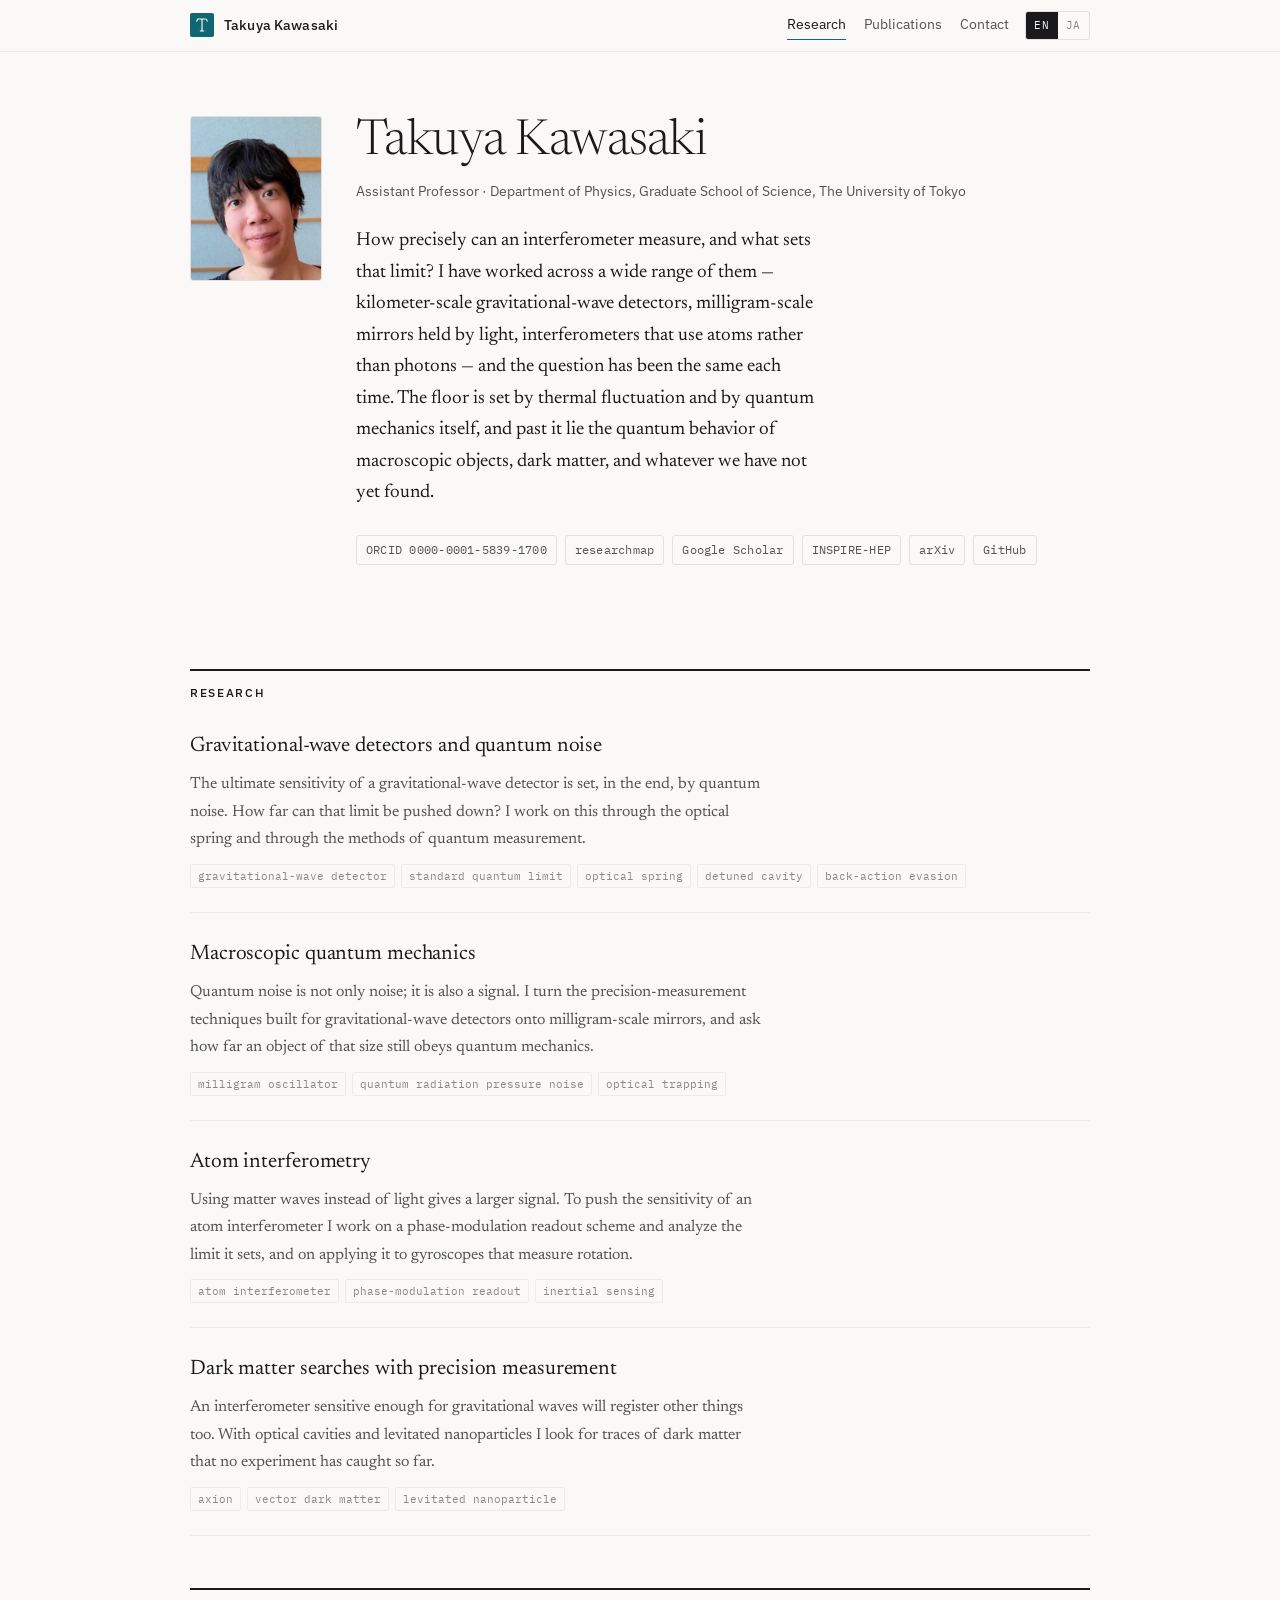
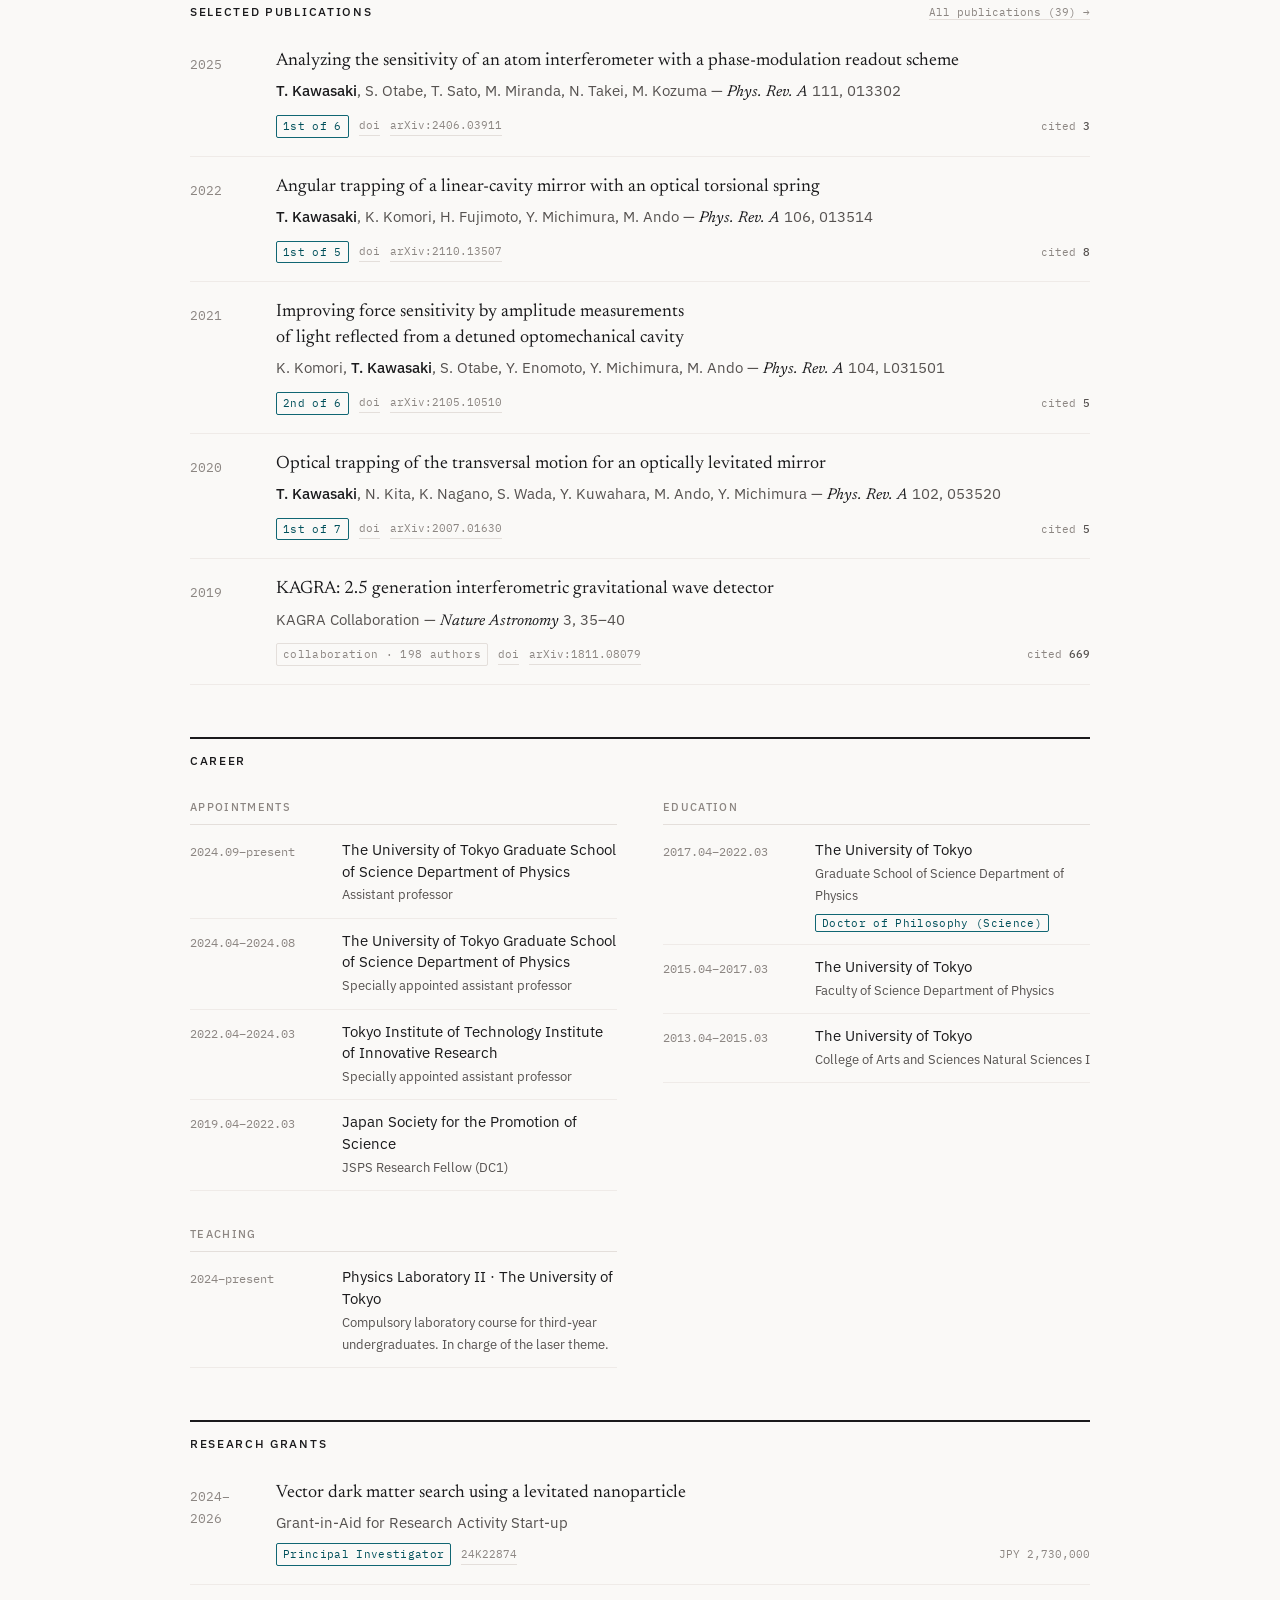
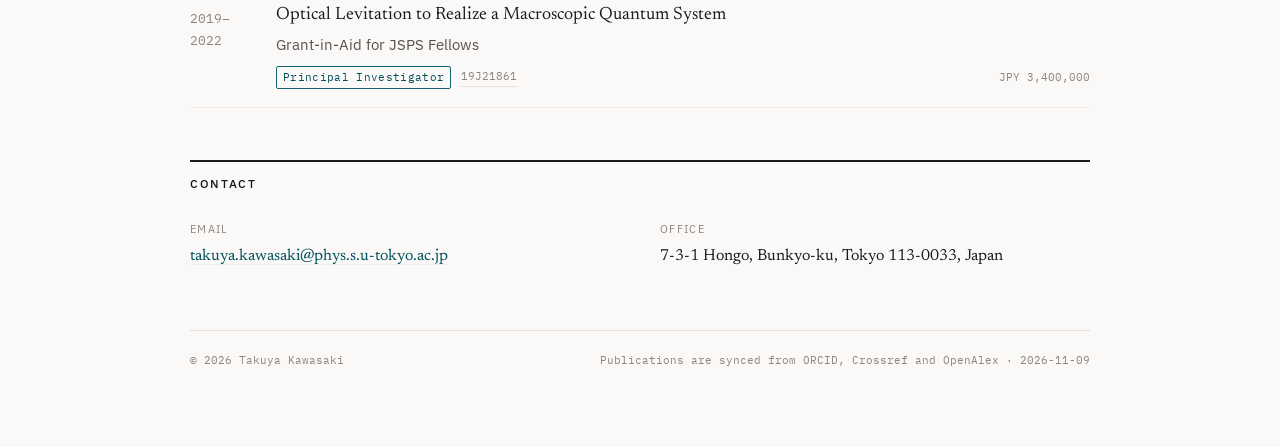
==== commit de6ad719: "業績を ORCID から同期 (2026-11-09)" ====
--- a/index.html
+++ b/index.html
@@ -106,14 +106,14 @@
   <div>
     <h3 class="pub-title">Angular trapping of a linear-cavity mirror with an optical torsional spring</h3>
     <p class="pub-meta"><span class="me">T. Kawasaki</span>, K. Komori, H. Fujimoto, Y. Michimura, M. Ando &mdash; <em>Phys. Rev. A</em> 106, 013514</p>
-    <div class="pub-tail"><span class="pos">1st of 5</span><a href="https://doi.org/10.1103/physreva.106.013514" rel="noopener">doi</a><a href="https://arxiv.org/abs/2110.13507" rel="noopener">arXiv:2110.13507</a><span class="cited">cited <b>7</b></span></div>
+    <div class="pub-tail"><span class="pos">1st of 5</span><a href="https://doi.org/10.1103/physreva.106.013514" rel="noopener">doi</a><a href="https://arxiv.org/abs/2110.13507" rel="noopener">arXiv:2110.13507</a><span class="cited">cited <b>8</b></span></div>
   </div>
 </li><li class="pub">
   <div class="pub-year">2021</div>
   <div>
     <h3 class="pub-title">Improving force sensitivity by amplitude measurements of light reflected from a detuned optomechanical cavity</h3>
     <p class="pub-meta">K. Komori, <span class="me">T. Kawasaki</span>, S. Otabe, Y. Enomoto, Y. Michimura, M. Ando &mdash; <em>Phys. Rev. A</em> 104, L031501</p>
-    <div class="pub-tail"><span class="pos">2nd of 6</span><a href="https://doi.org/10.1103/physreva.104.l031501" rel="noopener">doi</a><a href="https://arxiv.org/abs/2105.10510" rel="noopener">arXiv:2105.10510</a><span class="cited">cited <b>4</b></span></div>
+    <div class="pub-tail"><span class="pos">2nd of 6</span><a href="https://doi.org/10.1103/physreva.104.l031501" rel="noopener">doi</a><a href="https://arxiv.org/abs/2105.10510" rel="noopener">arXiv:2105.10510</a><span class="cited">cited <b>5</b></span></div>
   </div>
 </li><li class="pub">
   <div class="pub-year">2020</div>
@@ -127,7 +127,7 @@
   <div>
     <h3 class="pub-title">KAGRA: 2.5 generation interferometric gravitational wave detector</h3>
     <p class="pub-meta">KAGRA Collaboration &mdash; <em>Nature Astronomy</em> 3, 35–40</p>
-    <div class="pub-tail"><span class="collab">collaboration &middot; 198 authors</span><a href="https://doi.org/10.1038/s41550-018-0658-y" rel="noopener">doi</a><a href="https://arxiv.org/abs/1811.08079" rel="noopener">arXiv:1811.08079</a><span class="cited">cited <b>544</b></span></div>
+    <div class="pub-tail"><span class="collab">collaboration &middot; 198 authors</span><a href="https://doi.org/10.1038/s41550-018-0658-y" rel="noopener">doi</a><a href="https://arxiv.org/abs/1811.08079" rel="noopener">arXiv:1811.08079</a><span class="cited">cited <b>669</b></span></div>
   </div>
 </li></ol></section>
 <section id="career" class="block"><div class="head"><h2 data-en="Career" data-ja="経歴">Career</h2></div><div class="cv-cols"><div class="cv-group"><h3 class="subhead" data-en="Appointments" data-ja="職歴">Appointments</h3><ol class="cvlist"><li class="cv"><div class="cv-when">2024.09&ndash;<span data-en="present" data-ja="現在">present</span></div><div><p class="cv-what" data-en="The University of Tokyo Graduate School of Science Department of Physics" data-ja="東京大学 大学院理学系研究科 物理学専攻">The University of Tokyo Graduate School of Science Department of Physics</p><p class="cv-sub" data-en="Assistant professor" data-ja="助教">Assistant professor</p></div></li><li class="cv"><div class="cv-when">2024.04&ndash;2024.08</div><div><p class="cv-what" data-en="The University of Tokyo Graduate School of Science Department of Physics" data-ja="東京大学 大学院理学系研究科 物理学専攻">The University of Tokyo Graduate School of Science Department of Physics</p><p class="cv-sub" data-en="Specially appointed assistant professor" data-ja="特任助教">Specially appointed assistant professor</p></div></li><li class="cv"><div class="cv-when">2022.04&ndash;2024.03</div><div><p class="cv-what" data-en="Tokyo Institute of Technology Institute of Innovative Research" data-ja="東京工業大学 科学技術創成研究院">Tokyo Institute of Technology Institute of Innovative Research</p><p class="cv-sub" data-en="Specially appointed assistant professor" data-ja="特任助教">Specially appointed assistant professor</p></div></li><li class="cv"><div class="cv-when">2019.04&ndash;2022.03</div><div><p class="cv-what" data-en="Japan Society for the Promotion of Science" data-ja="独立行政法人日本学術振興会">Japan Society for the Promotion of Science</p><p class="cv-sub" data-en="JSPS Research Fellow (DC1)" data-ja="特別研究員（DC1）">JSPS Research Fellow (DC1)</p></div></li></ol></div><div class="cv-group"><h3 class="subhead" data-en="Education" data-ja="学歴">Education</h3><ol class="cvlist"><li class="cv"><div class="cv-when">2017.04&ndash;2022.03</div><div><p class="cv-what" data-en="The University of Tokyo" data-ja="東京大学">The University of Tokyo</p><p class="cv-sub" data-en="Graduate School of Science Department of Physics" data-ja="大学院理学系研究科 物理学専攻">Graduate School of Science Department of Physics</p><p class="cv-badge"><span class="pos only-en">Doctor of Philosophy (Science)</span><span class="pos only-ja">博士（理学）</span></p></div></li><li class="cv"><div class="cv-when">2015.04&ndash;2017.03</div><div><p class="cv-what" data-en="The University of Tokyo" data-ja="東京大学">The University of Tokyo</p><p class="cv-sub" data-en="Faculty of Science Department of Physics" data-ja="理学部 物理学科">Faculty of Science Department of Physics</p></div></li><li class="cv"><div class="cv-when">2013.04&ndash;2015.03</div><div><p class="cv-what" data-en="The University of Tokyo" data-ja="東京大学">The University of Tokyo</p><p class="cv-sub" data-en="College of Arts and Sciences Natural Sciences I" data-ja="教養学部 理科一類">College of Arts and Sciences Natural Sciences I</p></div></li></ol></div><div class="cv-group"><h3 class="subhead" data-en="Teaching" data-ja="教育">Teaching</h3><ol class="cvlist"><li class="cv"><div class="cv-when">2024&ndash;<span data-en="present" data-ja="現在">present</span></div><div><p class="cv-what" data-en="Physics Laboratory II · The University of Tokyo" data-ja="物理学実験II（東京大学）">Physics Laboratory II · The University of Tokyo</p><p class="cv-sub" data-en="Compulsory laboratory course for third-year undergraduates. In charge of the laser theme." data-ja="学部3年生必修の実験演習。「レーザー」テーマの担当教員。">Compulsory laboratory course for third-year undergraduates. In charge of the laser theme.</p></div></li></ol></div></div></section>
@@ -150,7 +150,7 @@
 <section id="contact" class="block"><div class="head"><h2 data-en="Contact" data-ja="連絡先">Contact</h2></div><dl class="contact"><div><dt data-en="Email" data-ja="メール">Email</dt><dd><a href="mailto:takuya.kawasaki@phys.s.u-tokyo.ac.jp">takuya.kawasaki@phys.s.u-tokyo.ac.jp</a></dd></div><div><dt data-en="Office" data-ja="所在地">Office</dt><dd data-en="7-3-1 Hongo, Bunkyo-ku, Tokyo 113-0033, Japan" data-ja="〒113-0033 東京都文京区本郷 7-3-1">7-3-1 Hongo, Bunkyo-ku, Tokyo 113-0033, Japan</dd></div></dl></section>
 <footer>
   <span data-en="© 2026 Takuya Kawasaki" data-ja="© 2026 川﨑 拓也">© 2026 Takuya Kawasaki</span>
-  <span class="sync"><span data-en="Publications are synced from ORCID, Crossref and OpenAlex" data-ja="業績は ORCID・Crossref・OpenAlex から自動同期しています">Publications are synced from ORCID, Crossref and OpenAlex</span> &middot; 2026-11-02</span>
+  <span class="sync"><span data-en="Publications are synced from ORCID, Crossref and OpenAlex" data-ja="業績は ORCID・Crossref・OpenAlex から自動同期しています">Publications are synced from ORCID, Crossref and OpenAlex</span> &middot; 2026-11-09</span>
 </footer>
 </main>
 <script src="assets/site.js?v=5bf20b94"></script>
